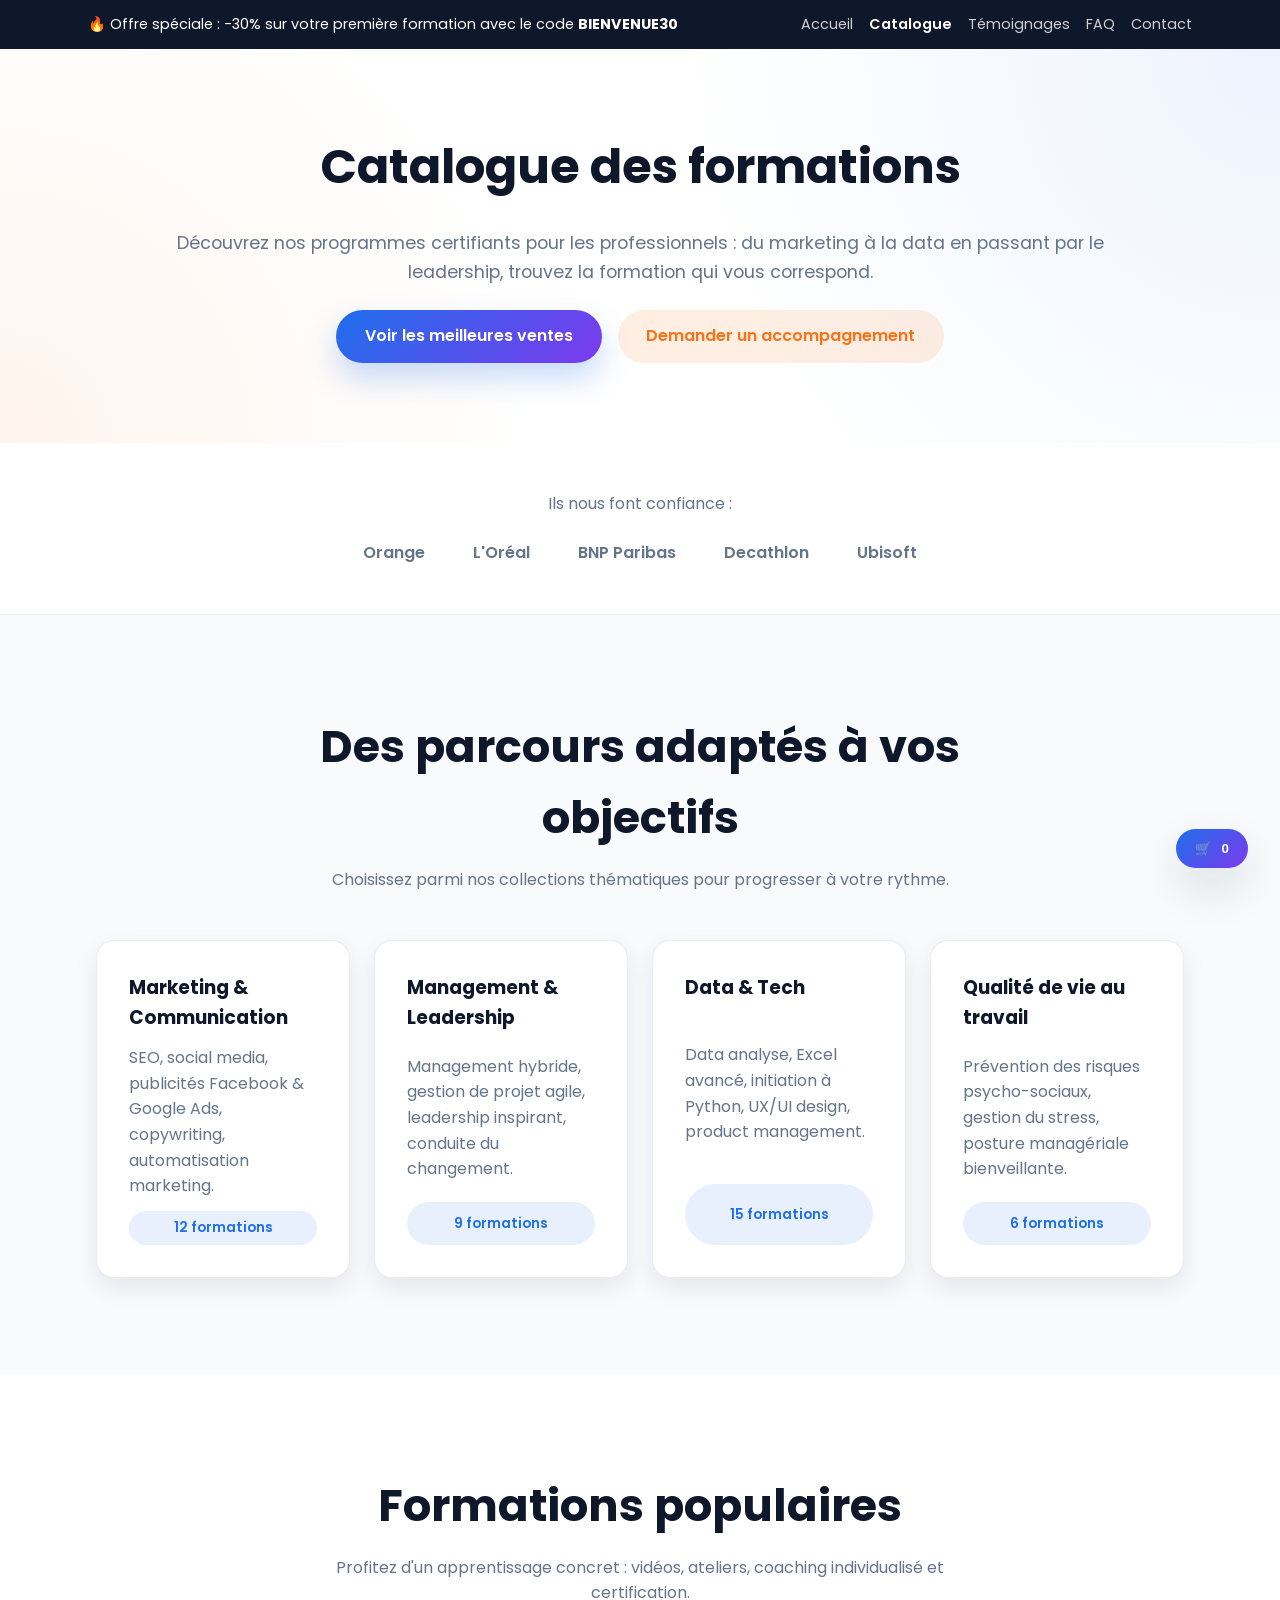
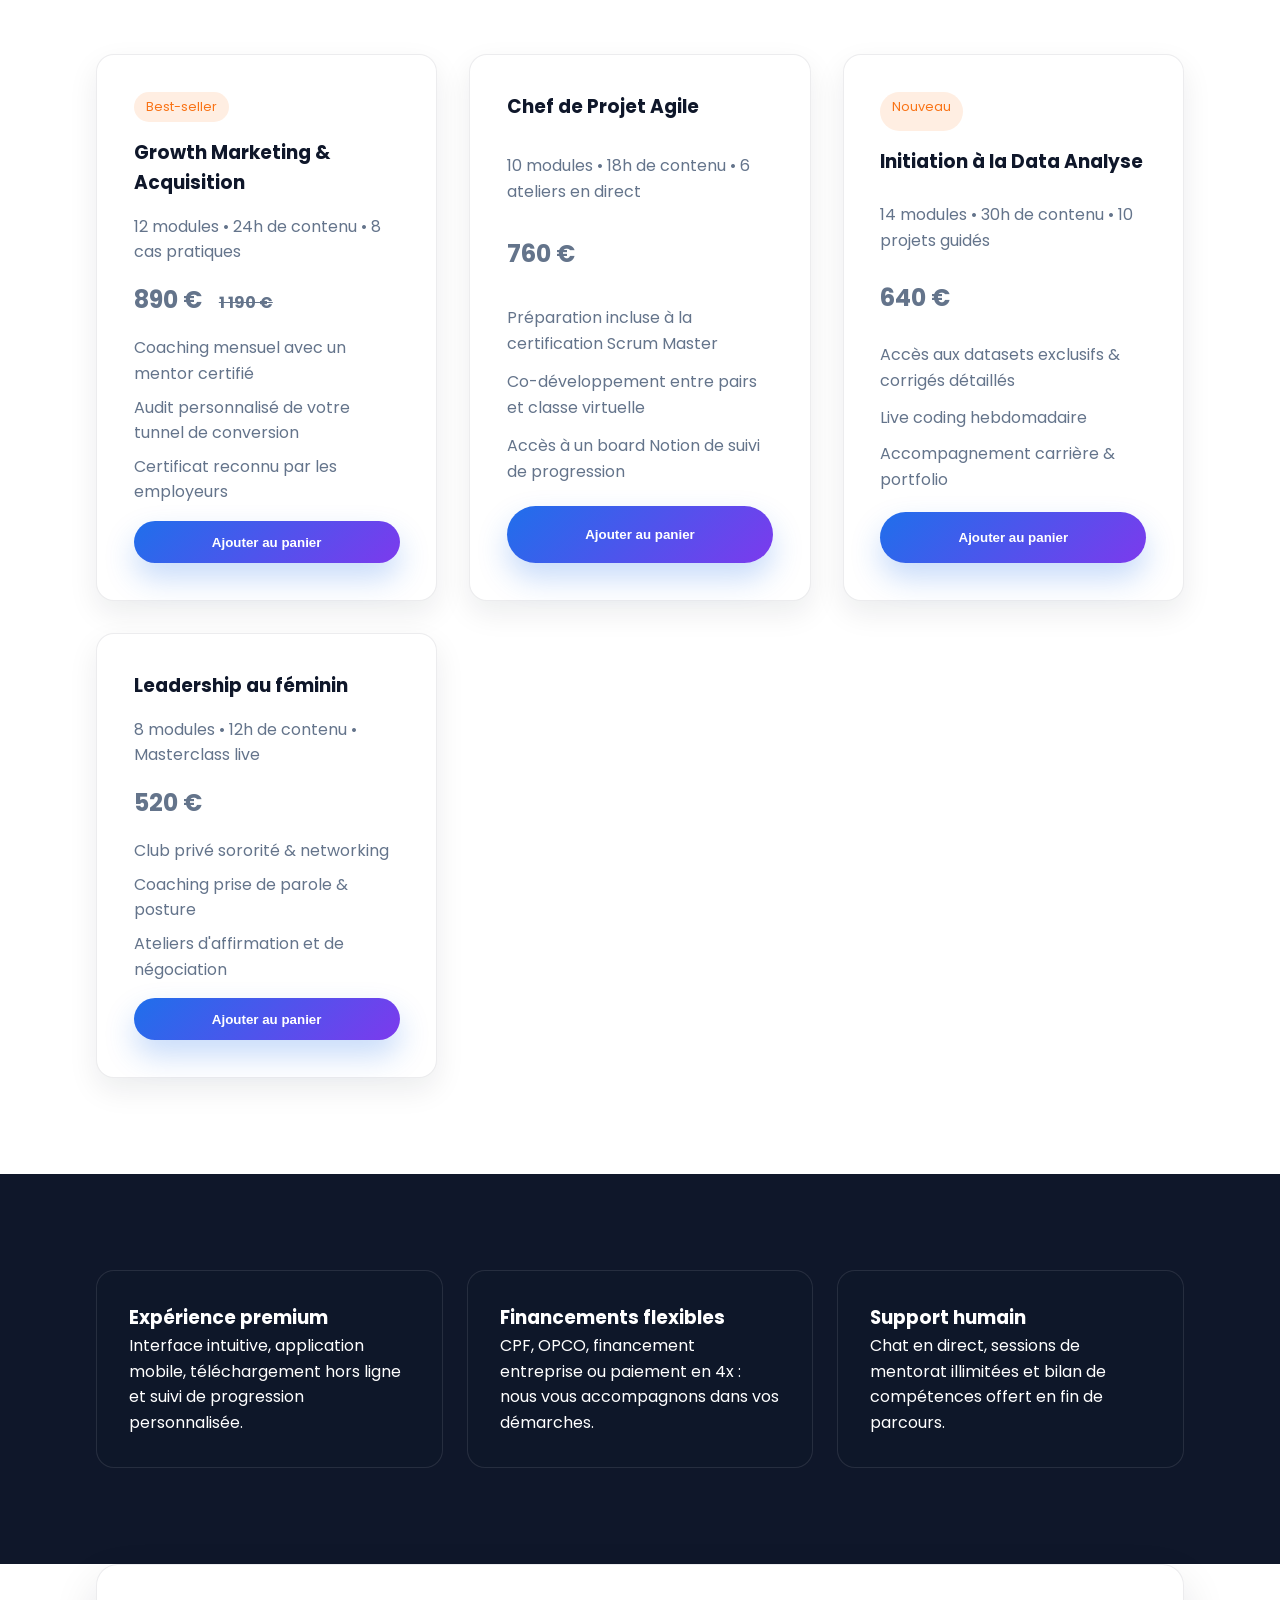
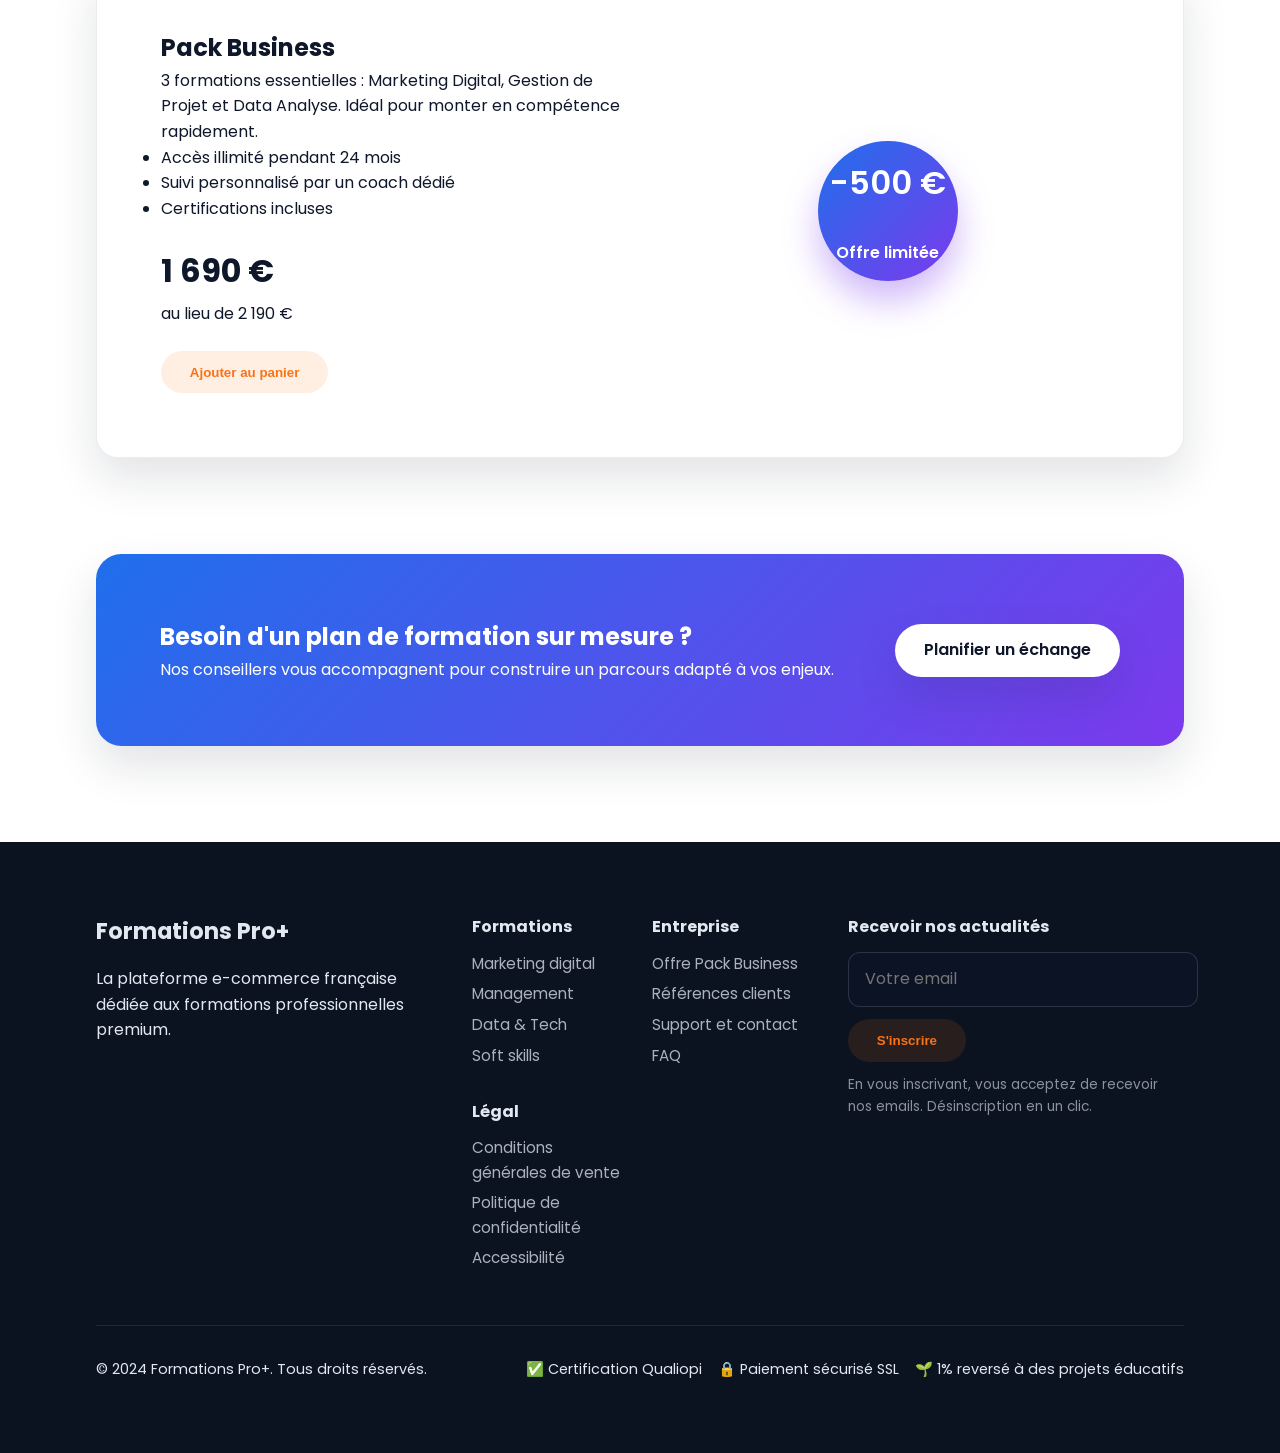
==== catalogue.html @ 52dc563b "feat: split storefront into multi page experience" ====
<!DOCTYPE html>
<html lang="fr">
<head>
    <meta charset="UTF-8">
    <meta name="viewport" content="width=device-width, initial-scale=1.0">
    <title>Catalogue des formations - Formations Pro+</title>
    <link rel="preconnect" href="https://fonts.googleapis.com">
    <link rel="preconnect" href="https://fonts.gstatic.com" crossorigin>
    <link href="https://fonts.googleapis.com/css2?family=Poppins:wght@300;400;500;600;700&display=swap" rel="stylesheet">
    <link rel="stylesheet" href="assets/css/styles.css">
</head>
<body>
    <header class="topbar">
        <div class="topbar__wrapper">
            <span>🔥 Offre spéciale : -30% sur votre première formation avec le code <strong>BIENVENUE30</strong></span>
            <nav class="topbar__links" aria-label="Navigation principale">
                <a href="index.html">Accueil</a>
                <a href="catalogue.html" aria-current="page">Catalogue</a>
                <a href="temoignages.html">Témoignages</a>
                <a href="faq.html">FAQ</a>
                <a href="contact.html">Contact</a>
            </nav>
        </div>
    </header>

    <section class="page-hero">
        <div class="page-hero__content">
            <h1 class="page-hero__title">Catalogue des formations</h1>
            <p class="page-hero__lead">Découvrez nos programmes certifiants pour les professionnels : du marketing à la data en passant par le leadership, trouvez la formation qui vous correspond.</p>
            <div class="page-hero__actions">
                <a class="btn btn--primary" href="#catalogue">Voir les meilleures ventes</a>
                <a class="btn btn--secondary" href="contact.html">Demander un accompagnement</a>
            </div>
        </div>
    </section>

    <main>
        <section class="trusted">
            <p>Ils nous font confiance :</p>
            <div class="trusted__logos">
                <span>Orange</span>
                <span>L'Oréal</span>
                <span>BNP Paribas</span>
                <span>Decathlon</span>
                <span>Ubisoft</span>
            </div>
        </section>

        <section class="highlights">
            <div class="section-title">
                <h2>Des parcours adaptés à vos objectifs</h2>
                <p>Choisissez parmi nos collections thématiques pour progresser à votre rythme.</p>
            </div>
            <div class="highlight-grid">
                <article class="highlight-card">
                    <h3>Marketing &amp; Communication</h3>
                    <p>SEO, social media, publicités Facebook &amp; Google Ads, copywriting, automatisation marketing.</p>
                    <span class="badge">12 formations</span>
                </article>
                <article class="highlight-card">
                    <h3>Management &amp; Leadership</h3>
                    <p>Management hybride, gestion de projet agile, leadership inspirant, conduite du changement.</p>
                    <span class="badge">9 formations</span>
                </article>
                <article class="highlight-card">
                    <h3>Data &amp; Tech</h3>
                    <p>Data analyse, Excel avancé, initiation à Python, UX/UI design, product management.</p>
                    <span class="badge">15 formations</span>
                </article>
                <article class="highlight-card">
                    <h3>Qualité de vie au travail</h3>
                    <p>Prévention des risques psycho-sociaux, gestion du stress, posture managériale bienveillante.</p>
                    <span class="badge">6 formations</span>
                </article>
            </div>
        </section>

        <section class="catalogue" id="catalogue" aria-label="Catalogue des formations">
            <div class="section-title">
                <h2>Formations populaires</h2>
                <p>Profitez d'un apprentissage concret : vidéos, ateliers, coaching individualisé et certification.</p>
            </div>
            <div class="catalogue__grid">
                <article class="product-card">
                    <span class="product-card__tag">Best-seller</span>
                    <h3>Growth Marketing &amp; Acquisition</h3>
                    <p>12 modules • 24h de contenu • 8 cas pratiques</p>
                    <p class="product-card__price">890 € <span>1 190 €</span></p>
                    <ul>
                        <li>Coaching mensuel avec un mentor certifié</li>
                        <li>Audit personnalisé de votre tunnel de conversion</li>
                        <li>Certificat reconnu par les employeurs</li>
                    </ul>
                    <button class="btn btn--primary" data-product="Growth Marketing &amp; Acquisition" data-price="890">Ajouter au panier</button>
                </article>
                <article class="product-card">
                    <h3>Chef de Projet Agile</h3>
                    <p>10 modules • 18h de contenu • 6 ateliers en direct</p>
                    <p class="product-card__price">760 €</p>
                    <ul>
                        <li>Préparation incluse à la certification Scrum Master</li>
                        <li>Co-développement entre pairs et classe virtuelle</li>
                        <li>Accès à un board Notion de suivi de progression</li>
                    </ul>
                    <button class="btn btn--primary" data-product="Chef de Projet Agile" data-price="760">Ajouter au panier</button>
                </article>
                <article class="product-card">
                    <span class="product-card__tag">Nouveau</span>
                    <h3>Initiation à la Data Analyse</h3>
                    <p>14 modules • 30h de contenu • 10 projets guidés</p>
                    <p class="product-card__price">640 €</p>
                    <ul>
                        <li>Accès aux datasets exclusifs &amp; corrigés détaillés</li>
                        <li>Live coding hebdomadaire</li>
                        <li>Accompagnement carrière &amp; portfolio</li>
                    </ul>
                    <button class="btn btn--primary" data-product="Initiation à la Data Analyse" data-price="640">Ajouter au panier</button>
                </article>
                <article class="product-card">
                    <h3>Leadership au féminin</h3>
                    <p>8 modules • 12h de contenu • Masterclass live</p>
                    <p class="product-card__price">520 €</p>
                    <ul>
                        <li>Club privé sororité &amp; networking</li>
                        <li>Coaching prise de parole &amp; posture</li>
                        <li>Ateliers d'affirmation et de négociation</li>
                    </ul>
                    <button class="btn btn--primary" data-product="Leadership au féminin" data-price="520">Ajouter au panier</button>
                </article>
            </div>
        </section>

        <section class="features">
            <div class="feature">
                <h3>Expérience premium</h3>
                <p>Interface intuitive, application mobile, téléchargement hors ligne et suivi de progression personnalisée.</p>
            </div>
            <div class="feature">
                <h3>Financements flexibles</h3>
                <p>CPF, OPCO, financement entreprise ou paiement en 4x : nous vous accompagnons dans vos démarches.</p>
            </div>
            <div class="feature">
                <h3>Support humain</h3>
                <p>Chat en direct, sessions de mentorat illimitées et bilan de compétences offert en fin de parcours.</p>
            </div>
        </section>

        <section class="bundle" id="offre">
            <div class="bundle__content">
                <h2>Pack Business</h2>
                <p>3 formations essentielles : Marketing Digital, Gestion de Projet et Data Analyse. Idéal pour monter en compétence rapidement.</p>
                <ul>
                    <li>Accès illimité pendant 24 mois</li>
                    <li>Suivi personnalisé par un coach dédié</li>
                    <li>Certifications incluses</li>
                </ul>
                <div class="bundle__price">
                    <strong>1 690 €</strong>
                    <span>au lieu de 2 190 €</span>
                </div>
                <button class="btn btn--secondary" data-product="Pack Business" data-price="1690">Ajouter au panier</button>
            </div>
            <div class="bundle__badge">
                <span>-500 €</span>
                <p>Offre limitée</p>
            </div>
        </section>

        <section class="cta">
            <div class="cta__text">
                <h2>Besoin d'un plan de formation sur mesure ?</h2>
                <p>Nos conseillers vous accompagnent pour construire un parcours adapté à vos enjeux.</p>
            </div>
            <a class="btn btn--light" href="contact.html">Planifier un échange</a>
        </section>
    </main>

    <footer class="footer">
        <div class="footer__top">
            <div>
                <h3>Formations Pro+</h3>
                <p>La plateforme e-commerce française dédiée aux formations professionnelles premium.</p>
            </div>
            <nav class="footer__nav">
                <div>
                    <h4>Formations</h4>
                    <a href="catalogue.html#catalogue">Marketing digital</a>
                    <a href="catalogue.html#catalogue">Management</a>
                    <a href="catalogue.html#catalogue">Data &amp; Tech</a>
                    <a href="catalogue.html#catalogue">Soft skills</a>
                </div>
                <div>
                    <h4>Entreprise</h4>
                    <a href="catalogue.html#offre">Offre Pack Business</a>
                    <a href="temoignages.html#temoignages">Références clients</a>
                    <a href="contact.html#contact">Support et contact</a>
                    <a href="faq.html#faq">FAQ</a>
                </div>
                <div>
                    <h4>Légal</h4>
                    <a href="#">Conditions générales de vente</a>
                    <a href="#">Politique de confidentialité</a>
                    <a href="#">Accessibilité</a>
                </div>
            </nav>
            <div class="footer__newsletter">
                <h4>Recevoir nos actualités</h4>
                <form class="newsletter__form">
                    <input type="email" placeholder="Votre email" aria-label="Email newsletter" required>
                    <button type="submit" class="btn btn--secondary">S'inscrire</button>
                </form>
                <p class="newsletter__note">En vous inscrivant, vous acceptez de recevoir nos emails. Désinscription en un clic.</p>
            </div>
        </div>
        <div class="footer__bottom">
            <p>© 2024 Formations Pro+. Tous droits réservés.</p>
            <div class="footer__badges">
                <span>✅ Certification Qualiopi</span>
                <span>🔒 Paiement sécurisé SSL</span>
                <span>🌱 1% reversé à des projets éducatifs</span>
            </div>
        </div>
    </footer>

    <div class="cart" aria-live="polite">
        <button class="cart__toggle" aria-expanded="false" aria-controls="cart-panel">🛒 <span class="cart__count">0</span></button>
        <div class="cart__panel" id="cart-panel" hidden>
            <h2>Votre panier</h2>
            <ul class="cart__items"></ul>
            <div class="cart__total">
                <span>Total</span>
                <strong class="cart__total-value">0 €</strong>
            </div>
            <button class="btn btn--primary cart__checkout">Procéder au paiement</button>
            <p class="cart__note">Paiement sécurisé. Accès immédiat après validation.</p>
        </div>
    </div>

    <script src="assets/js/main.js"></script>
</body>
</html>
---- assets/css/styles.css ----
:root {
    --primary: #1f6feb;
    --secondary: #f97316;
    --dark: #0f172a;
    --light: #f8fafc;
    --muted: #64748b;
    --border: rgba(15, 23, 42, 0.08);
    --radius: 18px;
    --shadow: 0 20px 45px rgba(15, 23, 42, 0.12);
    --gradient: linear-gradient(135deg, #1f6feb, #7c3aed);
    font-size: 16px;
}

* {
    margin: 0;
    padding: 0;
    box-sizing: border-box;
}

body {
    font-family: 'Poppins', sans-serif;
    color: var(--dark);
    background: #fff;
    line-height: 1.6;
    min-height: 100vh;
}

a {
    color: inherit;
    text-decoration: none;
}

img {
    max-width: 100%;
    display: block;
}

section {
    padding: clamp(4rem, 8vw, 6rem) clamp(1.5rem, 8vw, 6rem);
}

.topbar {
    background: var(--dark);
    color: #fff;
    font-size: 0.9rem;
}

.topbar__wrapper {
    max-width: 1200px;
    margin: 0 auto;
    padding: 0.8rem clamp(1.5rem, 5vw, 3rem);
    display: flex;
    gap: 1.5rem;
    justify-content: space-between;
    align-items: center;
}

.topbar__links {
    display: flex;
    gap: 1rem;
}

.topbar__links a {
    opacity: 0.8;
    transition: opacity 0.2s ease;
}

.topbar__links a[aria-current="page"] {
    opacity: 1;
    font-weight: 600;
}

.topbar__links a:hover,
.topbar__links a:focus {
    opacity: 1;
}

.page-hero {
    background: radial-gradient(circle at top right, rgba(31, 111, 235, 0.08), transparent 45%),
                radial-gradient(circle at bottom left, rgba(249, 115, 22, 0.08), transparent 40%);
    padding: clamp(3.5rem, 8vw, 5rem) clamp(1.5rem, 8vw, 6rem);
}

.page-hero__content {
    max-width: 960px;
    margin: 0 auto;
    text-align: center;
    display: grid;
    gap: 1.5rem;
}

.page-hero__title {
    font-size: clamp(2.2rem, 5vw, 3rem);
}

.page-hero__lead {
    font-size: 1.1rem;
    color: var(--muted);
}

.page-hero__actions {
    display: flex;
    gap: 1rem;
    justify-content: center;
    flex-wrap: wrap;
}

.hero {
    background: radial-gradient(circle at top left, rgba(31, 111, 235, 0.12), transparent 40%),
                radial-gradient(circle at bottom right, rgba(124, 58, 237, 0.12), transparent 45%);
    padding: clamp(4rem, 9vw, 7rem) clamp(1.5rem, 8vw, 6rem);
}

.hero__content {
    max-width: 1200px;
    margin: 0 auto;
    display: grid;
    grid-template-columns: repeat(auto-fit, minmax(280px, 1fr));
    gap: 3rem;
    align-items: center;
}

.hero h1 {
    font-size: clamp(2.5rem, 6vw, 3.8rem);
    line-height: 1.1;
    margin-bottom: 1.5rem;
}

.hero h1 span {
    color: var(--primary);
}

.hero p {
    font-size: 1.1rem;
    color: var(--muted);
    margin-bottom: 1.5rem;
}

.hero__cta {
    display: flex;
    gap: 1rem;
    flex-wrap: wrap;
    margin-bottom: 2rem;
}

.btn {
    display: inline-flex;
    align-items: center;
    justify-content: center;
    font-weight: 600;
    border-radius: 999px;
    padding: 0.85rem 1.8rem;
    border: none;
    cursor: pointer;
    transition: transform 0.2s ease, box-shadow 0.2s ease;
}

.btn:focus-visible {
    outline: 2px solid var(--dark);
    outline-offset: 2px;
}

.btn--primary {
    background: var(--gradient);
    color: #fff;
    box-shadow: 0 15px 30px rgba(31, 111, 235, 0.25);
}

.btn--primary:hover {
    transform: translateY(-2px);
}

.btn--secondary {
    background: rgba(249, 115, 22, 0.12);
    color: var(--secondary);
}

.btn--secondary:hover {
    transform: translateY(-2px);
}

.btn--light {
    background: #fff;
    color: var(--dark);
    box-shadow: var(--shadow);
}

.hero__stats {
    display: flex;
    gap: 2rem;
    flex-wrap: wrap;
    color: var(--muted);
    font-size: 0.9rem;
}

.hero__stats strong {
    font-size: 1.5rem;
    color: var(--dark);
}

.hero__card {
    background: #fff;
    border-radius: var(--radius);
    padding: 2.5rem;
    box-shadow: var(--shadow);
    border: 1px solid var(--border);
}

.hero__card ul {
    list-style: none;
    display: grid;
    gap: 0.75rem;
    color: var(--muted);
}

.hero__card li span {
    color: var(--secondary);
    margin-right: 0.75rem;
    font-size: 1.1rem;
}

.hero__rating {
    margin-top: 2rem;
    text-align: center;
}

.hero__rating .stars {
    letter-spacing: 0.4rem;
    font-size: 1.1rem;
    color: #f59e0b;
}

.hero__rating p {
    color: var(--muted);
    margin-top: 0.5rem;
}

.trusted {
    text-align: center;
    background: #fff;
    padding: 3rem clamp(2rem, 8vw, 6rem);
    border-bottom: 1px solid var(--border);
    color: var(--muted);
}

.trusted__logos {
    display: flex;
    gap: clamp(1rem, 4vw, 3rem);
    justify-content: center;
    flex-wrap: wrap;
    margin-top: 1.5rem;
    font-weight: 600;
}

.section-title {
    text-align: center;
    max-width: 700px;
    margin: 0 auto 3rem;
}

.section-title h2 {
    font-size: clamp(2rem, 5vw, 2.8rem);
    margin-bottom: 0.8rem;
}

.section-title p {
    color: var(--muted);
}

.highlights {
    background: var(--light);
}

.highlight-grid {
    display: grid;
    gap: 1.5rem;
    grid-template-columns: repeat(auto-fit, minmax(220px, 1fr));
}

.highlight-card {
    background: #fff;
    border-radius: var(--radius);
    padding: 2rem;
    border: 1px solid var(--border);
    box-shadow: 0 10px 25px rgba(15, 23, 42, 0.08);
    display: grid;
    gap: 0.75rem;
}

.highlight-card p {
    color: var(--muted);
}

.badge {
    display: inline-flex;
    align-items: center;
    justify-content: center;
    background: rgba(31, 111, 235, 0.1);
    color: var(--primary);
    border-radius: 999px;
    font-weight: 600;
    font-size: 0.85rem;
    padding: 0.4rem 0.9rem;
}

.catalogue__grid {
    display: grid;
    gap: 2rem;
    grid-template-columns: repeat(auto-fit, minmax(250px, 1fr));
}

.product-card {
    background: #fff;
    border-radius: var(--radius);
    padding: 2.3rem;
    border: 1px solid var(--border);
    box-shadow: 0 12px 30px rgba(15, 23, 42, 0.08);
    display: grid;
    gap: 1rem;
}

.product-card__tag {
    background: rgba(249, 115, 22, 0.12);
    color: var(--secondary);
    padding: 0.3rem 0.75rem;
    border-radius: 999px;
    font-size: 0.8rem;
    justify-self: flex-start;
}

.product-card p {
    color: var(--muted);
}

.product-card__price {
    font-size: 1.5rem;
    font-weight: 700;
    color: var(--dark);
}

.product-card__price span {
    font-size: 1rem;
    color: var(--muted);
    text-decoration: line-through;
    margin-left: 0.75rem;
}

.product-card ul {
    list-style: none;
    display: grid;
    gap: 0.5rem;
    color: var(--muted);
}

.features {
    display: grid;
    grid-template-columns: repeat(auto-fit, minmax(220px, 1fr));
    gap: 1.5rem;
    background: var(--dark);
    color: #fff;
}

.feature {
    padding: 2rem;
    border-radius: var(--radius);
    background: rgba(15, 23, 42, 0.35);
    border: 1px solid rgba(255, 255, 255, 0.1);
}

.bundle {
    background: #fff;
    margin: 0 clamp(1.5rem, 8vw, 6rem);
    border-radius: calc(var(--radius) * 1.2);
    padding: clamp(2rem, 5vw, 4rem);
    box-shadow: var(--shadow);
    border: 1px solid var(--border);
    position: relative;
    display: grid;
    grid-template-columns: repeat(auto-fit, minmax(240px, 1fr));
    gap: 2rem;
    align-items: center;
}

.bundle__badge {
    justify-self: center;
    background: var(--gradient);
    color: #fff;
    border-radius: 50%;
    width: 140px;
    height: 140px;
    display: grid;
    place-items: center;
    text-align: center;
    font-weight: 600;
    box-shadow: 0 20px 35px rgba(124, 58, 237, 0.35);
}

.bundle__badge span {
    font-size: 2rem;
}

.bundle__price {
    display: flex;
    flex-direction: column;
    gap: 0.3rem;
    margin: 1.5rem 0;
}

.bundle__price strong {
    font-size: 2rem;
}

.testimonials {
    background: var(--light);
}

.testimonials__grid {
    display: grid;
    gap: 1.5rem;
    grid-template-columns: repeat(auto-fit, minmax(260px, 1fr));
}

.testimonial {
    background: #fff;
    border-radius: var(--radius);
    padding: 2rem;
    border: 1px solid var(--border);
    box-shadow: 0 10px 30px rgba(15, 23, 42, 0.08);
    display: grid;
    gap: 1.2rem;
}

.testimonial blockquote {
    font-style: italic;
    color: var(--dark);
}

.testimonial span {
    color: var(--muted);
    font-size: 0.95rem;
}

.cta {
    background: var(--gradient);
    color: #fff;
    margin: clamp(2rem, 8vw, 6rem);
    border-radius: calc(var(--radius) * 1.4);
    padding: clamp(2rem, 5vw, 4rem);
    display: flex;
    flex-wrap: wrap;
    gap: 2rem;
    align-items: center;
    justify-content: space-between;
    box-shadow: var(--shadow);
}

.faq {
    background: #fff;
}

.faq__list {
    max-width: 820px;
    margin: 0 auto;
    display: grid;
    gap: 1rem;
}

.faq__item {
    border: 1px solid var(--border);
    border-radius: var(--radius);
    overflow: hidden;
    background: var(--light);
}

.faq__question {
    width: 100%;
    text-align: left;
    padding: 1.2rem 1.5rem;
    font-size: 1rem;
    font-weight: 600;
    background: #fff;
    border: none;
    cursor: pointer;
    display: flex;
    justify-content: space-between;
    align-items: center;
}

.faq__question::after {
    content: '+';
    font-size: 1.4rem;
    transition: transform 0.2s ease;
}

.faq__question[aria-expanded="true"]::after {
    transform: rotate(45deg);
}

.faq__answer {
    padding: 0 1.5rem 1.5rem;
    color: var(--muted);
}

.contact {
    background: var(--light);
}

.contact__content {
    max-width: 1100px;
    margin: 0 auto;
    display: grid;
    gap: 2.5rem;
    grid-template-columns: repeat(auto-fit, minmax(280px, 1fr));
    align-items: start;
}

.contact__infos {
    list-style: none;
    display: grid;
    gap: 0.75rem;
    color: var(--muted);
    margin-top: 1.2rem;
}

.contact__form {
    background: #fff;
    border-radius: var(--radius);
    padding: 2rem;
    border: 1px solid var(--border);
    box-shadow: 0 15px 30px rgba(15, 23, 42, 0.08);
    display: grid;
    gap: 1rem;
}

.form__group {
    display: grid;
    gap: 0.4rem;
}

input,
textarea {
    border: 1px solid rgba(15, 23, 42, 0.12);
    border-radius: 12px;
    padding: 0.85rem 1rem;
    font: inherit;
    transition: border-color 0.2s ease, box-shadow 0.2s ease;
}

input:focus,
textarea:focus {
    outline: none;
    border-color: var(--primary);
    box-shadow: 0 0 0 4px rgba(31, 111, 235, 0.15);
}

.footer {
    background: #0b1220;
    color: #e2e8f0;
    padding: clamp(3rem, 7vw, 4.5rem) clamp(1.5rem, 8vw, 6rem);
}

.footer__top {
    display: grid;
    grid-template-columns: repeat(auto-fit, minmax(220px, 1fr));
    gap: 2.5rem;
    margin-bottom: 3rem;
}

.footer h3 {
    font-size: 1.4rem;
    margin-bottom: 1rem;
}

.footer__nav {
    display: grid;
    grid-template-columns: repeat(auto-fit, minmax(140px, 1fr));
    gap: 1.5rem;
}

.footer__nav h4,
.footer__newsletter h4 {
    font-size: 1rem;
    margin-bottom: 0.75rem;
}

.footer__nav a {
    display: block;
    color: rgba(226, 232, 240, 0.75);
    margin-bottom: 0.4rem;
    font-size: 0.95rem;
}

.footer__nav a:hover {
    color: #fff;
}

.newsletter__form {
    display: flex;
    gap: 0.8rem;
    flex-wrap: wrap;
}

.newsletter__form input {
    flex: 1 1 220px;
    background: rgba(15, 23, 42, 0.45);
    color: #fff;
    border: 1px solid rgba(226, 232, 240, 0.15);
}

.newsletter__note {
    color: rgba(226, 232, 240, 0.6);
    font-size: 0.85rem;
    margin-top: 0.8rem;
}

.footer__bottom {
    border-top: 1px solid rgba(226, 232, 240, 0.1);
    padding-top: 2rem;
    display: flex;
    flex-wrap: wrap;
    gap: 1rem;
    justify-content: space-between;
    align-items: center;
    font-size: 0.9rem;
}

.footer__badges {
    display: flex;
    gap: 1rem;
    flex-wrap: wrap;
}

.cart {
    position: fixed;
    bottom: 2rem;
    right: 2rem;
    display: flex;
    flex-direction: column;
    align-items: flex-end;
    gap: 1rem;
    z-index: 999;
}

.cart__toggle {
    background: var(--gradient);
    color: #fff;
    border: none;
    border-radius: 999px;
    padding: 0.75rem 1.2rem;
    display: inline-flex;
    align-items: center;
    gap: 0.6rem;
    cursor: pointer;
    box-shadow: var(--shadow);
    font-weight: 600;
}

.cart__panel {
    background: #fff;
    border-radius: calc(var(--radius) * 0.9);
    padding: 2rem;
    width: clamp(260px, 25vw, 360px);
    box-shadow: var(--shadow);
    border: 1px solid var(--border);
}

.cart__items {
    list-style: none;
    display: grid;
    gap: 0.8rem;
    margin: 1rem 0 1.5rem;
}

.cart__item {
    display: flex;
    justify-content: space-between;
    align-items: center;
    padding: 0.75rem 1rem;
    border-radius: 12px;
    background: var(--light);
}

.cart__item span:last-child {
    font-weight: 600;
}

.cart__total {
    display: flex;
    justify-content: space-between;
    align-items: center;
    font-size: 1.1rem;
    margin-bottom: 1.5rem;
}

.cart__checkout {
    width: 100%;
}

.cart__note {
    color: var(--muted);
    font-size: 0.85rem;
    margin-top: 1rem;
}

@media (max-width: 768px) {
    .hero__stats {
        gap: 1.5rem;
    }

    .bundle {
        margin: 0 1.5rem;
    }

    .cta {
        margin: 2rem 1.5rem;
    }

    .cart {
        right: 1rem;
        bottom: 1rem;
    }
}

@media (prefers-reduced-motion: reduce) {
    *,
    *::before,
    *::after {
        animation-duration: 0.01ms !important;
        animation-iteration-count: 1 !important;
        transition-duration: 0.01ms !important;
        scroll-behavior: auto !important;
    }
}

.form__confirmation {
    background: rgba(31, 111, 235, 0.08);
    color: var(--primary);
    padding: 0.75rem 1rem;
    border-radius: 12px;
    font-weight: 500;
}

.cart__remove {
    background: transparent;
    border: none;
    color: var(--muted);
    cursor: pointer;
    font-size: 1rem;
    margin-left: 0.75rem;
    transition: color 0.2s ease;
}

.cart__remove:hover {
    color: #ef4444;
}
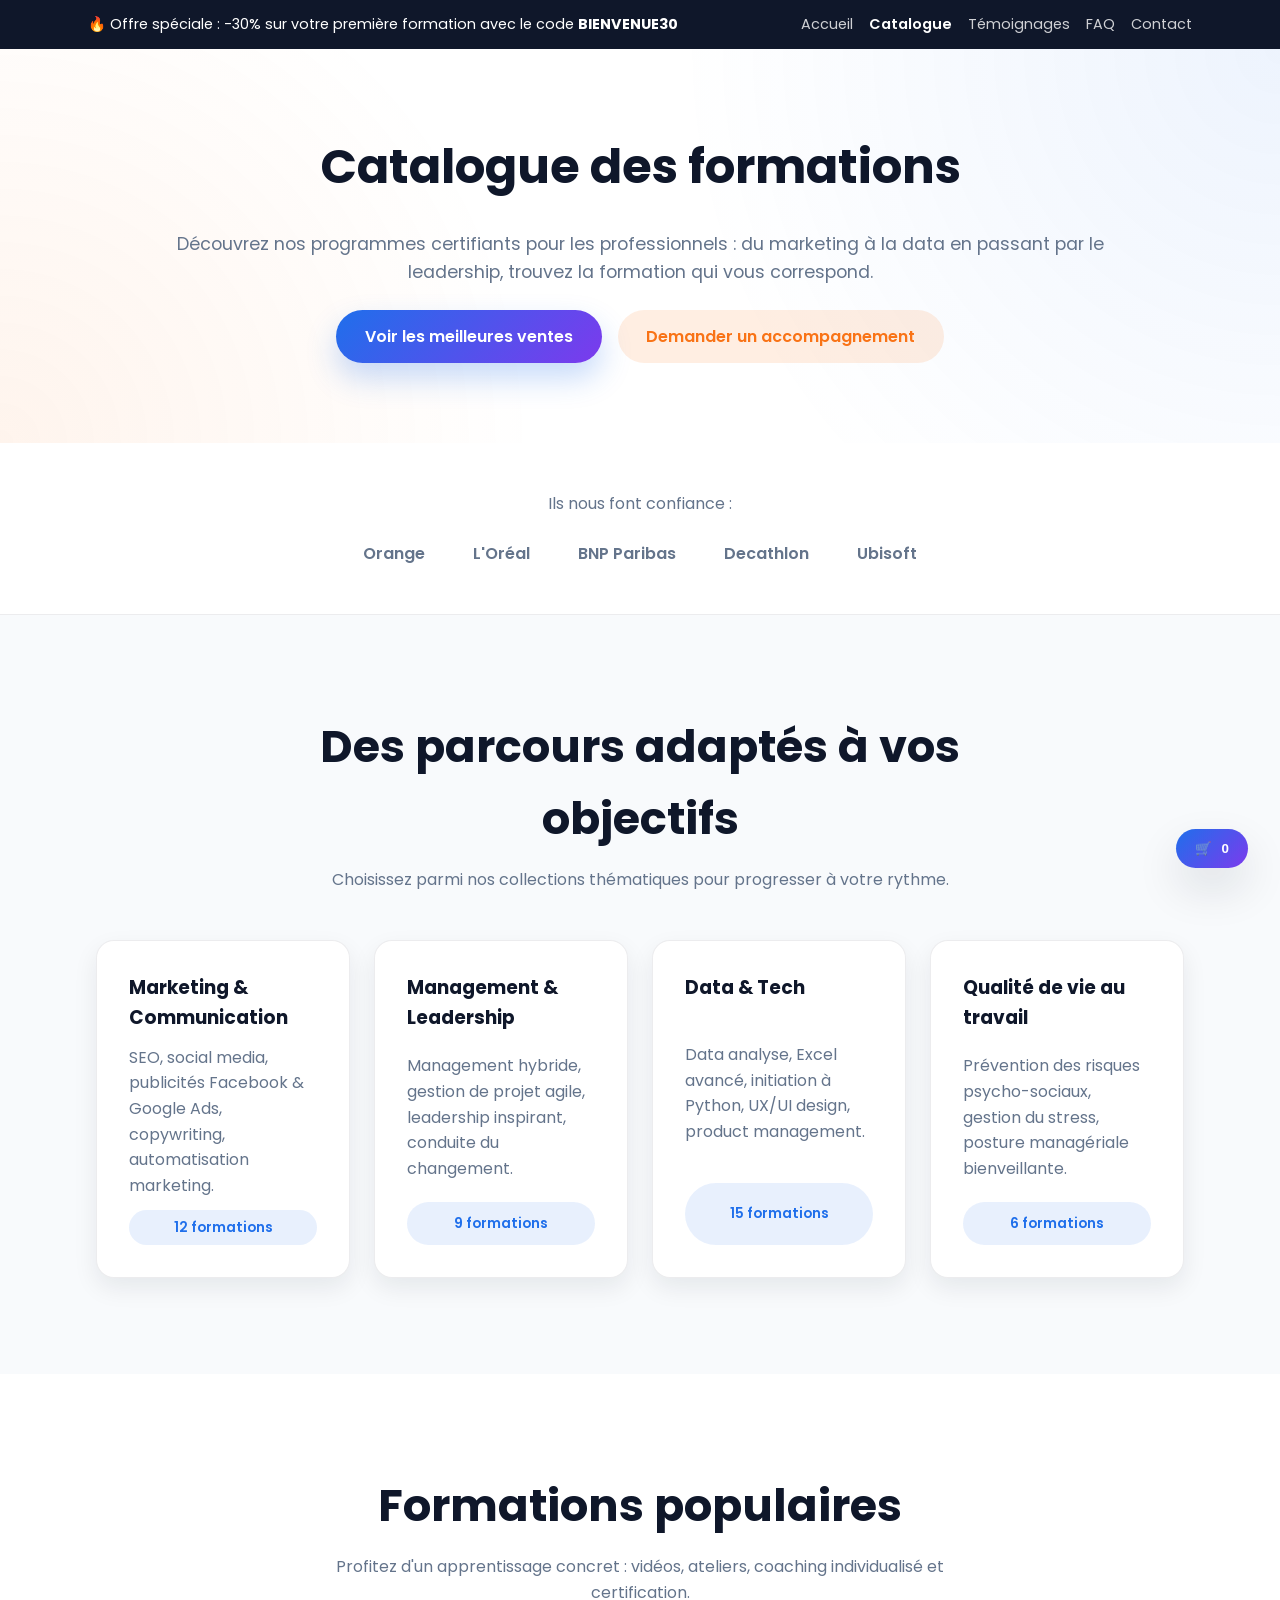
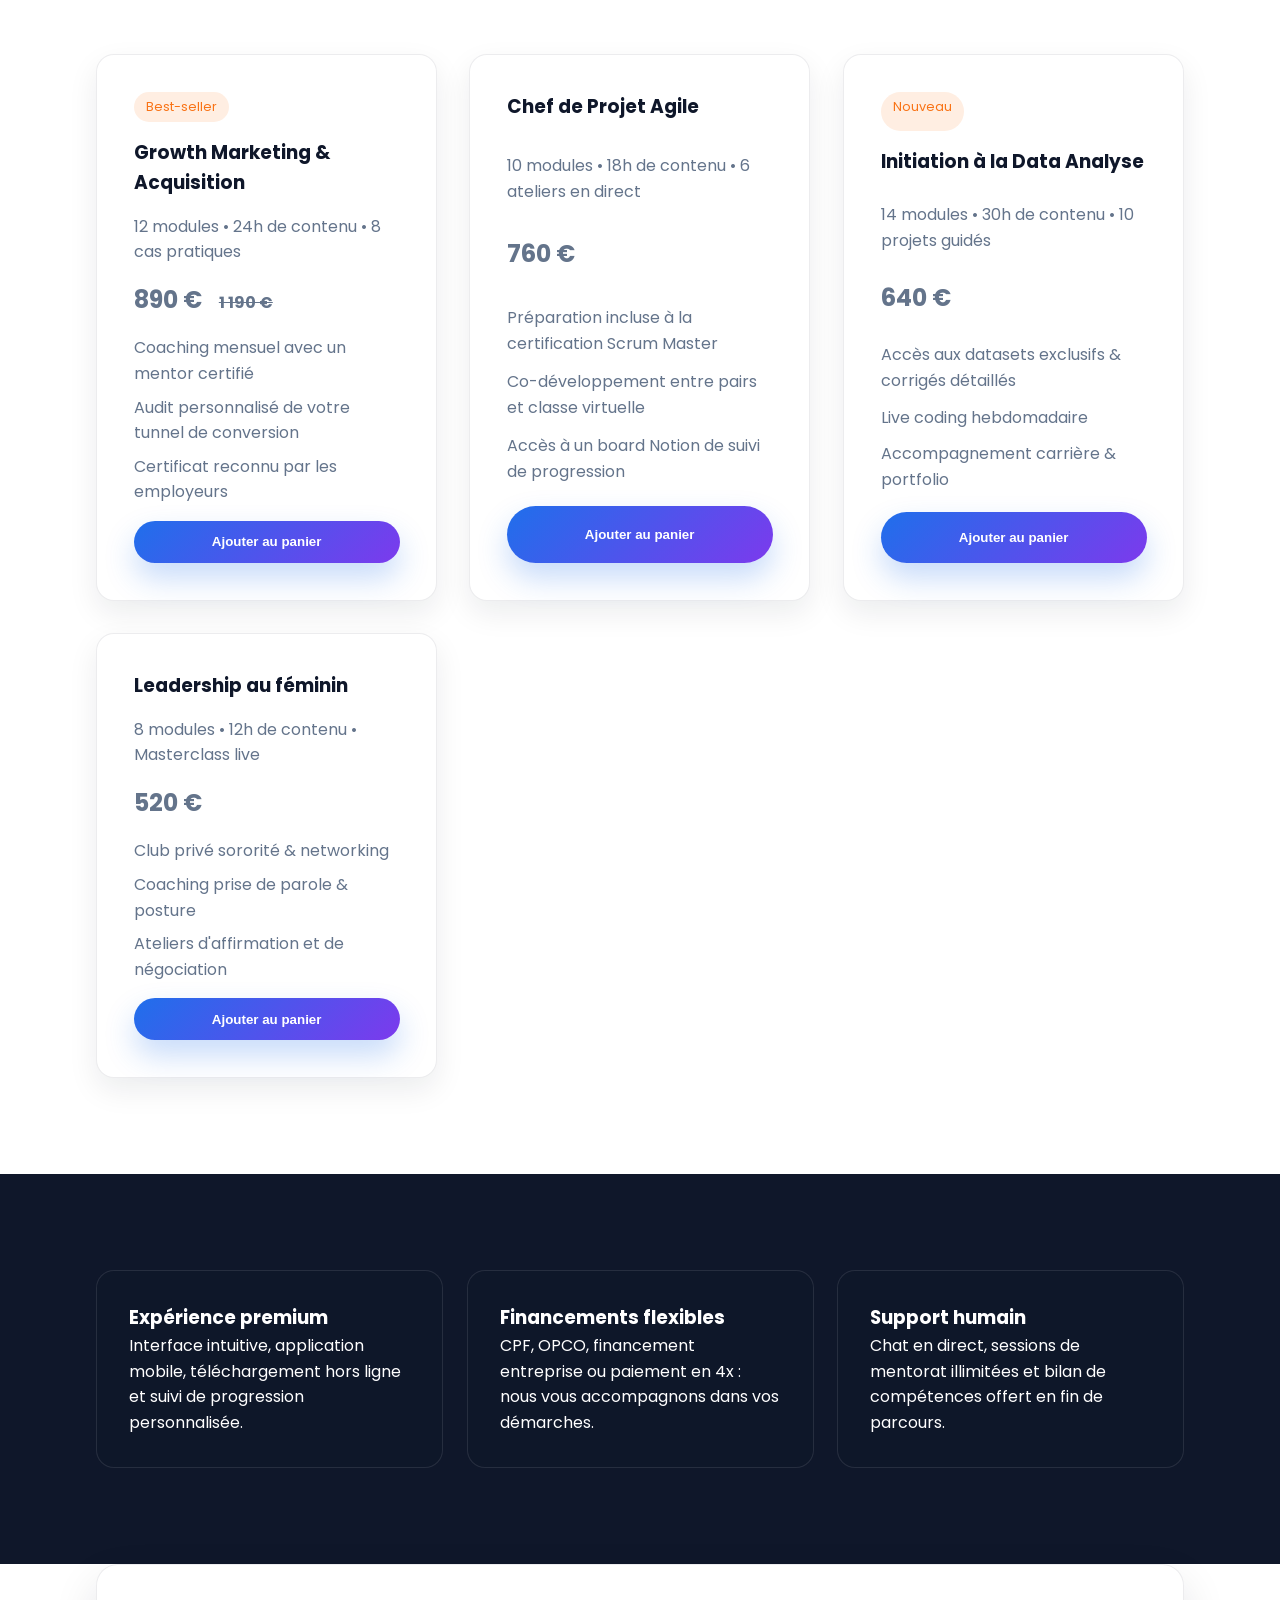
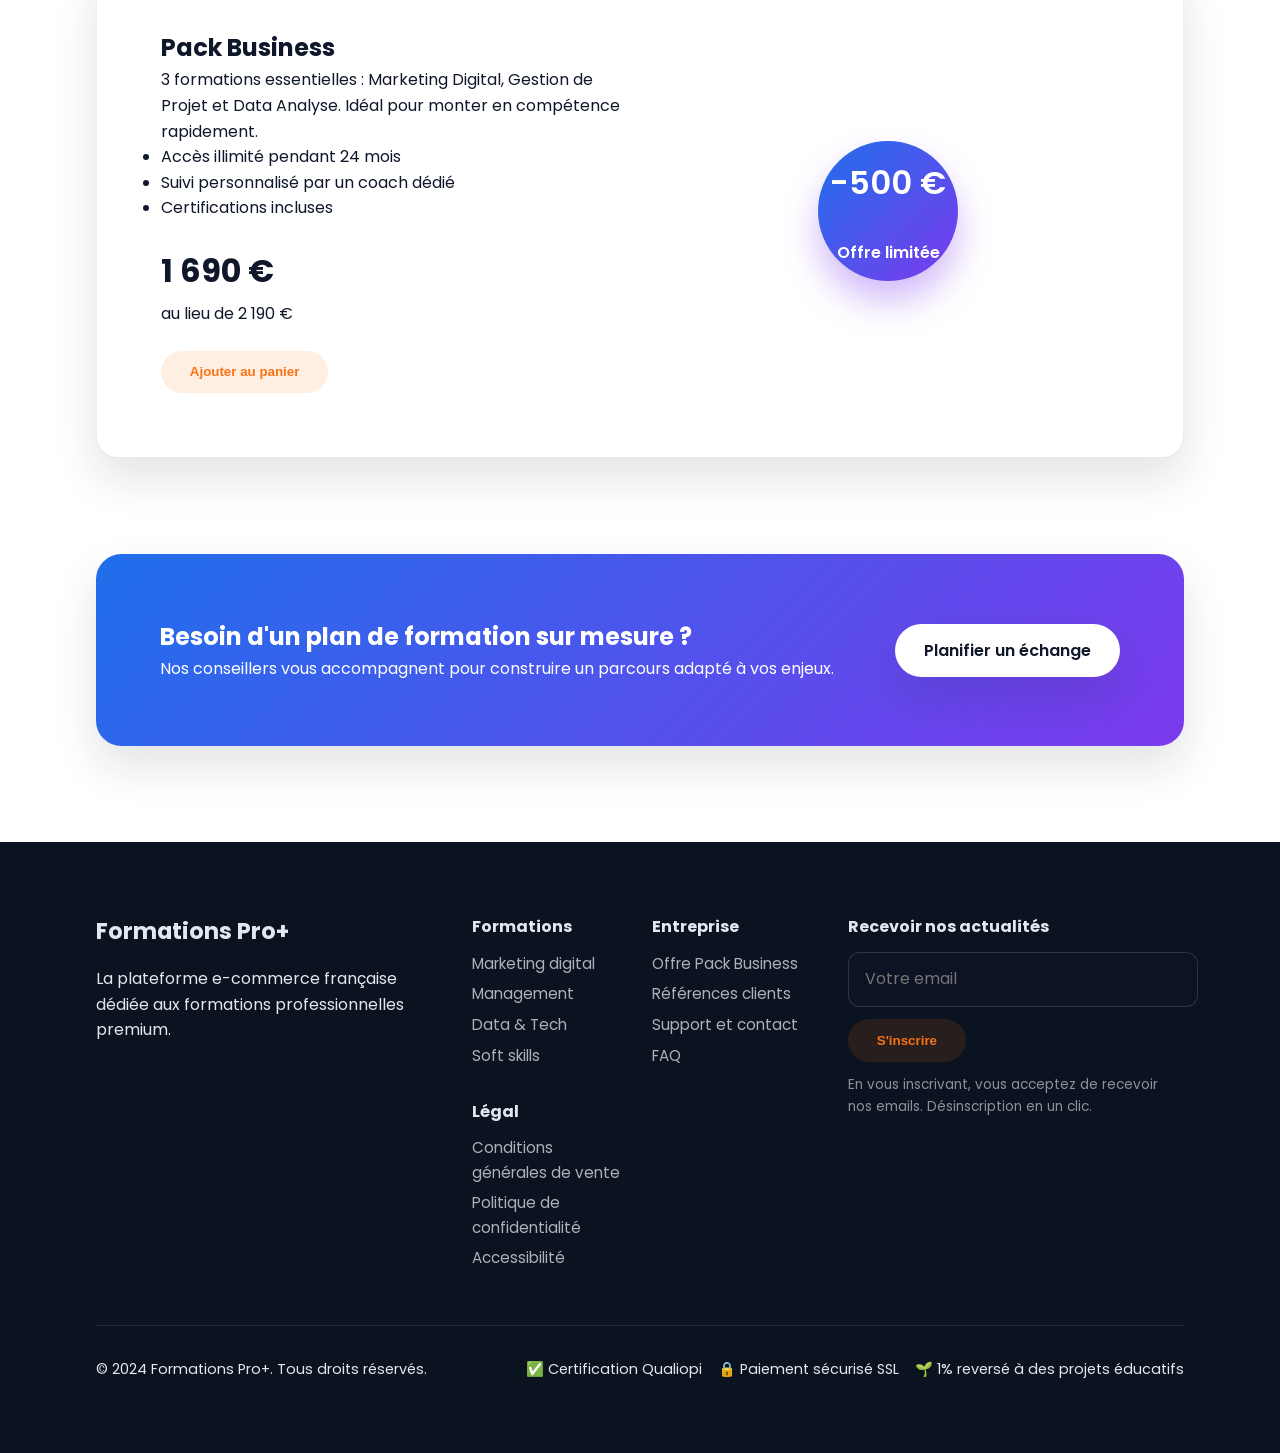
==== commit 82be0e03: "feat: add motion animations to storefront" ====
--- a/catalogue.html
+++ b/catalogue.html
@@ -23,11 +23,11 @@
         </div>
     </header>
 
-    <section class="page-hero">
-        <div class="page-hero__content">
+    <section class="page-hero" data-animate="fade">
+        <div class="page-hero__content" data-animate="slide-right">
             <h1 class="page-hero__title">Catalogue des formations</h1>
             <p class="page-hero__lead">Découvrez nos programmes certifiants pour les professionnels : du marketing à la data en passant par le leadership, trouvez la formation qui vous correspond.</p>
-            <div class="page-hero__actions">
+            <div class="page-hero__actions" data-animate="slide-right" data-animate-delay="0.12s">
                 <a class="btn btn--primary" href="#catalogue">Voir les meilleures ventes</a>
                 <a class="btn btn--secondary" href="contact.html">Demander un accompagnement</a>
             </div>
@@ -35,7 +35,7 @@
     </section>
 
     <main>
-        <section class="trusted">
+        <section class="trusted" data-animate="fade">
             <p>Ils nous font confiance :</p>
             <div class="trusted__logos">
                 <span>Orange</span>
@@ -47,27 +47,27 @@
         </section>
 
         <section class="highlights">
-            <div class="section-title">
+            <div class="section-title" data-animate="fade">
                 <h2>Des parcours adaptés à vos objectifs</h2>
                 <p>Choisissez parmi nos collections thématiques pour progresser à votre rythme.</p>
             </div>
             <div class="highlight-grid">
-                <article class="highlight-card">
+                <article class="highlight-card" data-animate="scale" data-animate-delay="0s" data-tilt>
                     <h3>Marketing &amp; Communication</h3>
                     <p>SEO, social media, publicités Facebook &amp; Google Ads, copywriting, automatisation marketing.</p>
                     <span class="badge">12 formations</span>
                 </article>
-                <article class="highlight-card">
+                <article class="highlight-card" data-animate="scale" data-animate-delay="0.08s" data-tilt>
                     <h3>Management &amp; Leadership</h3>
                     <p>Management hybride, gestion de projet agile, leadership inspirant, conduite du changement.</p>
                     <span class="badge">9 formations</span>
                 </article>
-                <article class="highlight-card">
+                <article class="highlight-card" data-animate="scale" data-animate-delay="0.16s" data-tilt>
                     <h3>Data &amp; Tech</h3>
                     <p>Data analyse, Excel avancé, initiation à Python, UX/UI design, product management.</p>
                     <span class="badge">15 formations</span>
                 </article>
-                <article class="highlight-card">
+                <article class="highlight-card" data-animate="scale" data-animate-delay="0.24s" data-tilt>
                     <h3>Qualité de vie au travail</h3>
                     <p>Prévention des risques psycho-sociaux, gestion du stress, posture managériale bienveillante.</p>
                     <span class="badge">6 formations</span>
@@ -76,12 +76,12 @@
         </section>
 
         <section class="catalogue" id="catalogue" aria-label="Catalogue des formations">
-            <div class="section-title">
+            <div class="section-title" data-animate="fade">
                 <h2>Formations populaires</h2>
                 <p>Profitez d'un apprentissage concret : vidéos, ateliers, coaching individualisé et certification.</p>
             </div>
-            <div class="catalogue__grid">
-                <article class="product-card">
+            <div class="catalogue__grid" data-animate="fade">
+                <article class="product-card" data-animate="scale" data-animate-delay="0s" data-tilt>
                     <span class="product-card__tag">Best-seller</span>
                     <h3>Growth Marketing &amp; Acquisition</h3>
                     <p>12 modules • 24h de contenu • 8 cas pratiques</p>
@@ -93,7 +93,7 @@
                     </ul>
                     <button class="btn btn--primary" data-product="Growth Marketing &amp; Acquisition" data-price="890">Ajouter au panier</button>
                 </article>
-                <article class="product-card">
+                <article class="product-card" data-animate="scale" data-animate-delay="0.08s" data-tilt>
                     <h3>Chef de Projet Agile</h3>
                     <p>10 modules • 18h de contenu • 6 ateliers en direct</p>
                     <p class="product-card__price">760 €</p>
@@ -104,7 +104,7 @@
                     </ul>
                     <button class="btn btn--primary" data-product="Chef de Projet Agile" data-price="760">Ajouter au panier</button>
                 </article>
-                <article class="product-card">
+                <article class="product-card" data-animate="scale" data-animate-delay="0.16s" data-tilt>
                     <span class="product-card__tag">Nouveau</span>
                     <h3>Initiation à la Data Analyse</h3>
                     <p>14 modules • 30h de contenu • 10 projets guidés</p>
@@ -116,7 +116,7 @@
                     </ul>
                     <button class="btn btn--primary" data-product="Initiation à la Data Analyse" data-price="640">Ajouter au panier</button>
                 </article>
-                <article class="product-card">
+                <article class="product-card" data-animate="scale" data-animate-delay="0.24s" data-tilt>
                     <h3>Leadership au féminin</h3>
                     <p>8 modules • 12h de contenu • Masterclass live</p>
                     <p class="product-card__price">520 €</p>
@@ -131,22 +131,22 @@
         </section>
 
         <section class="features">
-            <div class="feature">
+            <div class="feature" data-animate="fade" data-animate-delay="0s">
                 <h3>Expérience premium</h3>
                 <p>Interface intuitive, application mobile, téléchargement hors ligne et suivi de progression personnalisée.</p>
             </div>
-            <div class="feature">
+            <div class="feature" data-animate="fade" data-animate-delay="0.08s">
                 <h3>Financements flexibles</h3>
                 <p>CPF, OPCO, financement entreprise ou paiement en 4x : nous vous accompagnons dans vos démarches.</p>
             </div>
-            <div class="feature">
+            <div class="feature" data-animate="fade" data-animate-delay="0.16s">
                 <h3>Support humain</h3>
                 <p>Chat en direct, sessions de mentorat illimitées et bilan de compétences offert en fin de parcours.</p>
             </div>
         </section>
 
-        <section class="bundle" id="offre">
-            <div class="bundle__content">
+        <section class="bundle" id="offre" data-animate="fade">
+            <div class="bundle__content" data-animate="slide-right">
                 <h2>Pack Business</h2>
                 <p>3 formations essentielles : Marketing Digital, Gestion de Projet et Data Analyse. Idéal pour monter en compétence rapidement.</p>
                 <ul>
@@ -160,18 +160,18 @@
                 </div>
                 <button class="btn btn--secondary" data-product="Pack Business" data-price="1690">Ajouter au panier</button>
             </div>
-            <div class="bundle__badge">
+            <div class="bundle__badge" data-animate="float" data-animate-delay="0.2s">
                 <span>-500 €</span>
                 <p>Offre limitée</p>
             </div>
         </section>
 
-        <section class="cta">
-            <div class="cta__text">
+        <section class="cta" data-animate="fade">
+            <div class="cta__text" data-animate="slide-right">
                 <h2>Besoin d'un plan de formation sur mesure ?</h2>
                 <p>Nos conseillers vous accompagnent pour construire un parcours adapté à vos enjeux.</p>
             </div>
-            <a class="btn btn--light" href="contact.html">Planifier un échange</a>
+            <a class="btn btn--light" data-animate="slide-left" data-animate-delay="0.12s" href="contact.html">Planifier un échange</a>
         </section>
     </main>
 
--- a/assets/css/styles.css
+++ b/assets/css/styles.css
@@ -35,6 +35,72 @@
     display: block;
 }
 
+[data-animate] {
+    opacity: 0;
+    --animate-x: 0px;
+    --animate-y: 26px;
+    --animate-scale: 1;
+    --animate-rotate: 0deg;
+    --animate-delay: 0s;
+    transform: translate3d(var(--animate-x), var(--animate-y), 0) scale(var(--animate-scale)) rotate(var(--animate-rotate));
+    transition: opacity 0.6s ease, transform 0.8s cubic-bezier(0.16, 1, 0.3, 1);
+    transition-delay: var(--animate-delay);
+    will-change: opacity, transform;
+}
+
+[data-animate].is-visible {
+    opacity: 1;
+    --animate-x: 0px;
+    --animate-y: 0px;
+    --animate-scale: 1;
+    --animate-rotate: 0deg;
+    transform: translate3d(0, 0, 0) scale(1) rotate(0deg);
+}
+
+[data-animate="slide-left"] {
+    --animate-x: 36px;
+    --animate-y: 0px;
+}
+
+[data-animate="slide-right"] {
+    --animate-x: -36px;
+    --animate-y: 0px;
+}
+
+[data-animate="scale"] {
+    --animate-scale: 0.94;
+    --animate-y: 20px;
+}
+
+[data-animate="float"] {
+    --animate-y: 14px;
+}
+
+[data-animate="fade"] {
+    --animate-y: 18px;
+}
+
+@media (prefers-reduced-motion: reduce) {
+    [data-animate] {
+        opacity: 1 !important;
+        transform: none !important;
+        transition: none !important;
+    }
+}
+
+[data-tilt] {
+    --tiltX: 0deg;
+    --tiltY: 0deg;
+    transform: rotateX(var(--tiltX)) rotateY(var(--tiltY));
+    transition: transform 0.25s ease, box-shadow 0.25s ease;
+    transform-style: preserve-3d;
+    will-change: transform;
+}
+
+[data-tilt].is-tilting {
+    box-shadow: 0 30px 60px rgba(15, 23, 42, 0.18);
+}
+
 section {
     padding: clamp(4rem, 8vw, 6rem) clamp(1.5rem, 8vw, 6rem);
 }
@@ -118,6 +184,8 @@
     grid-template-columns: repeat(auto-fit, minmax(280px, 1fr));
     gap: 3rem;
     align-items: center;
+    perspective: 1200px;
+    position: relative;
 }
 
 .hero h1 {
@@ -204,6 +272,7 @@
     padding: 2.5rem;
     box-shadow: var(--shadow);
     border: 1px solid var(--border);
+    transform-style: preserve-3d;
 }
 
 .hero__card ul {
@@ -285,6 +354,7 @@
     box-shadow: 0 10px 25px rgba(15, 23, 42, 0.08);
     display: grid;
     gap: 0.75rem;
+    transform-style: preserve-3d;
 }
 
 .highlight-card p {
@@ -317,6 +387,7 @@
     box-shadow: 0 12px 30px rgba(15, 23, 42, 0.08);
     display: grid;
     gap: 1rem;
+    transform-style: preserve-3d;
 }
 
 .product-card__tag {
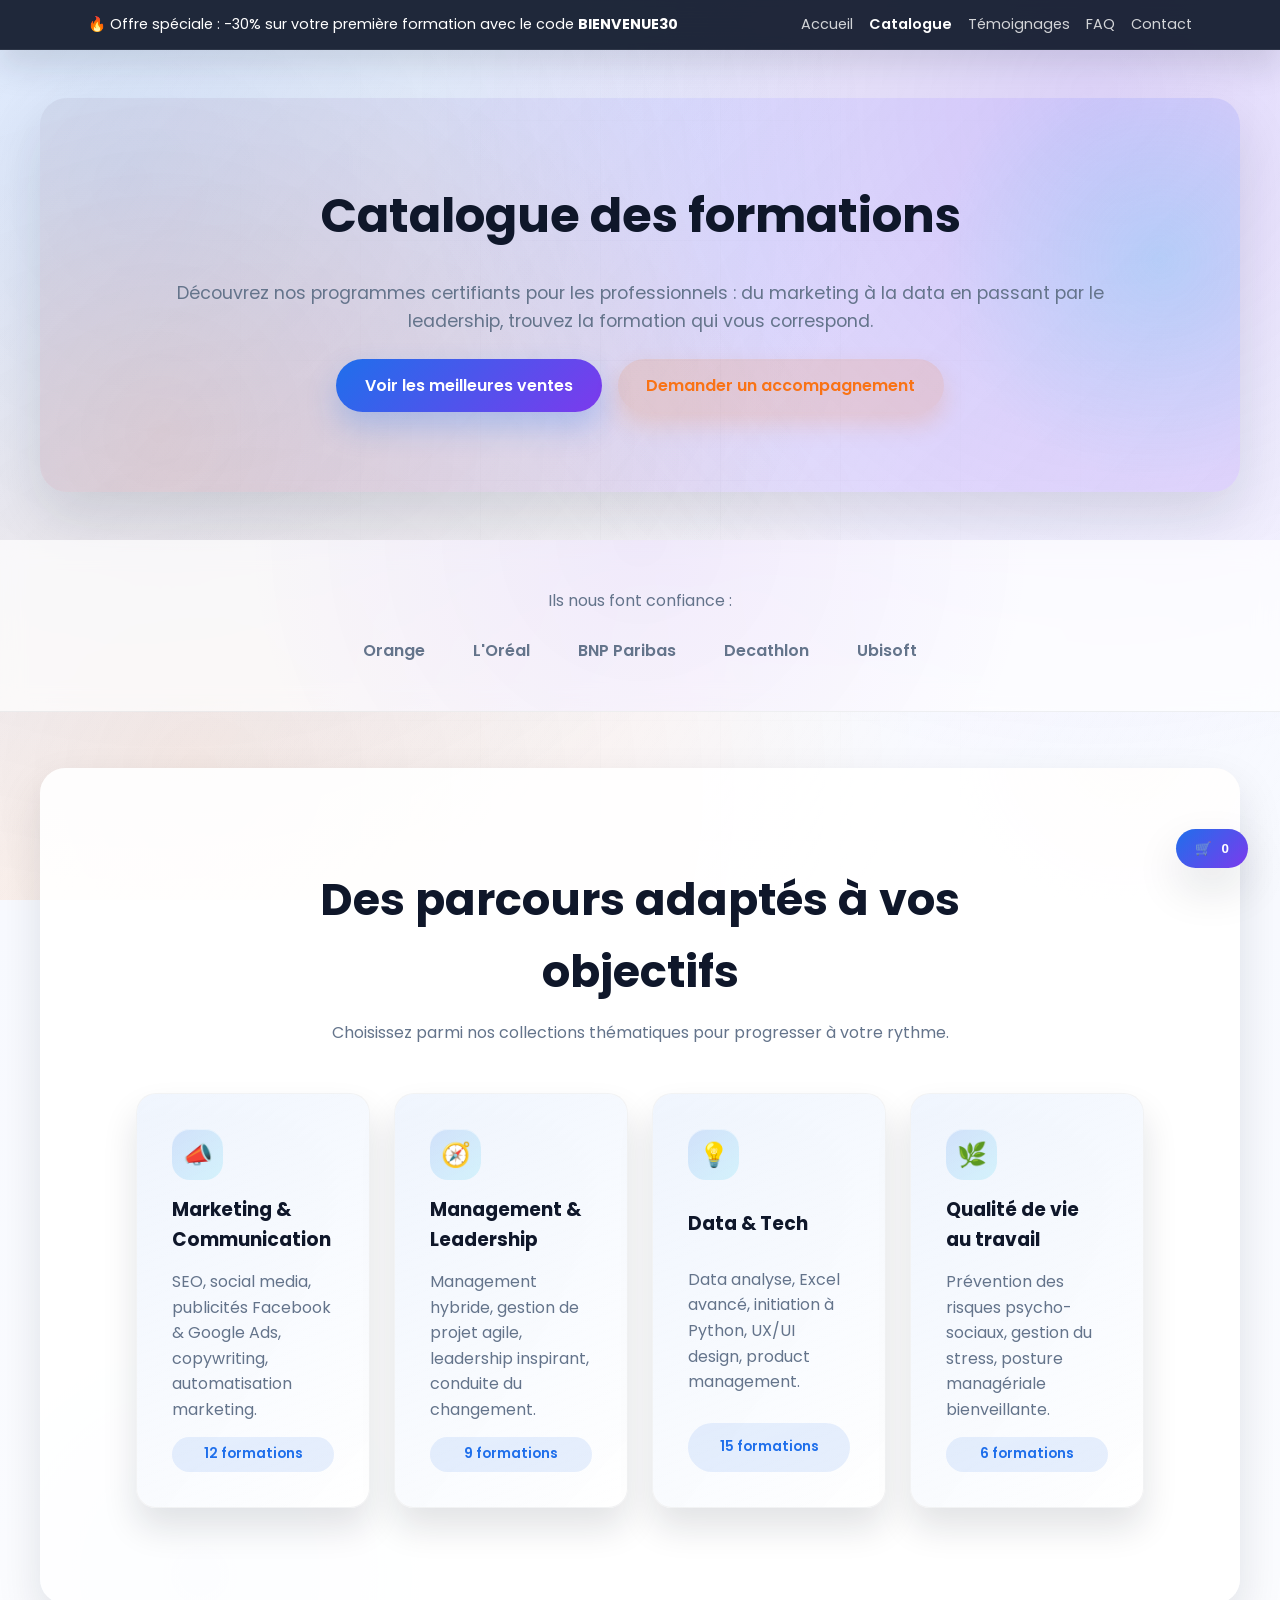
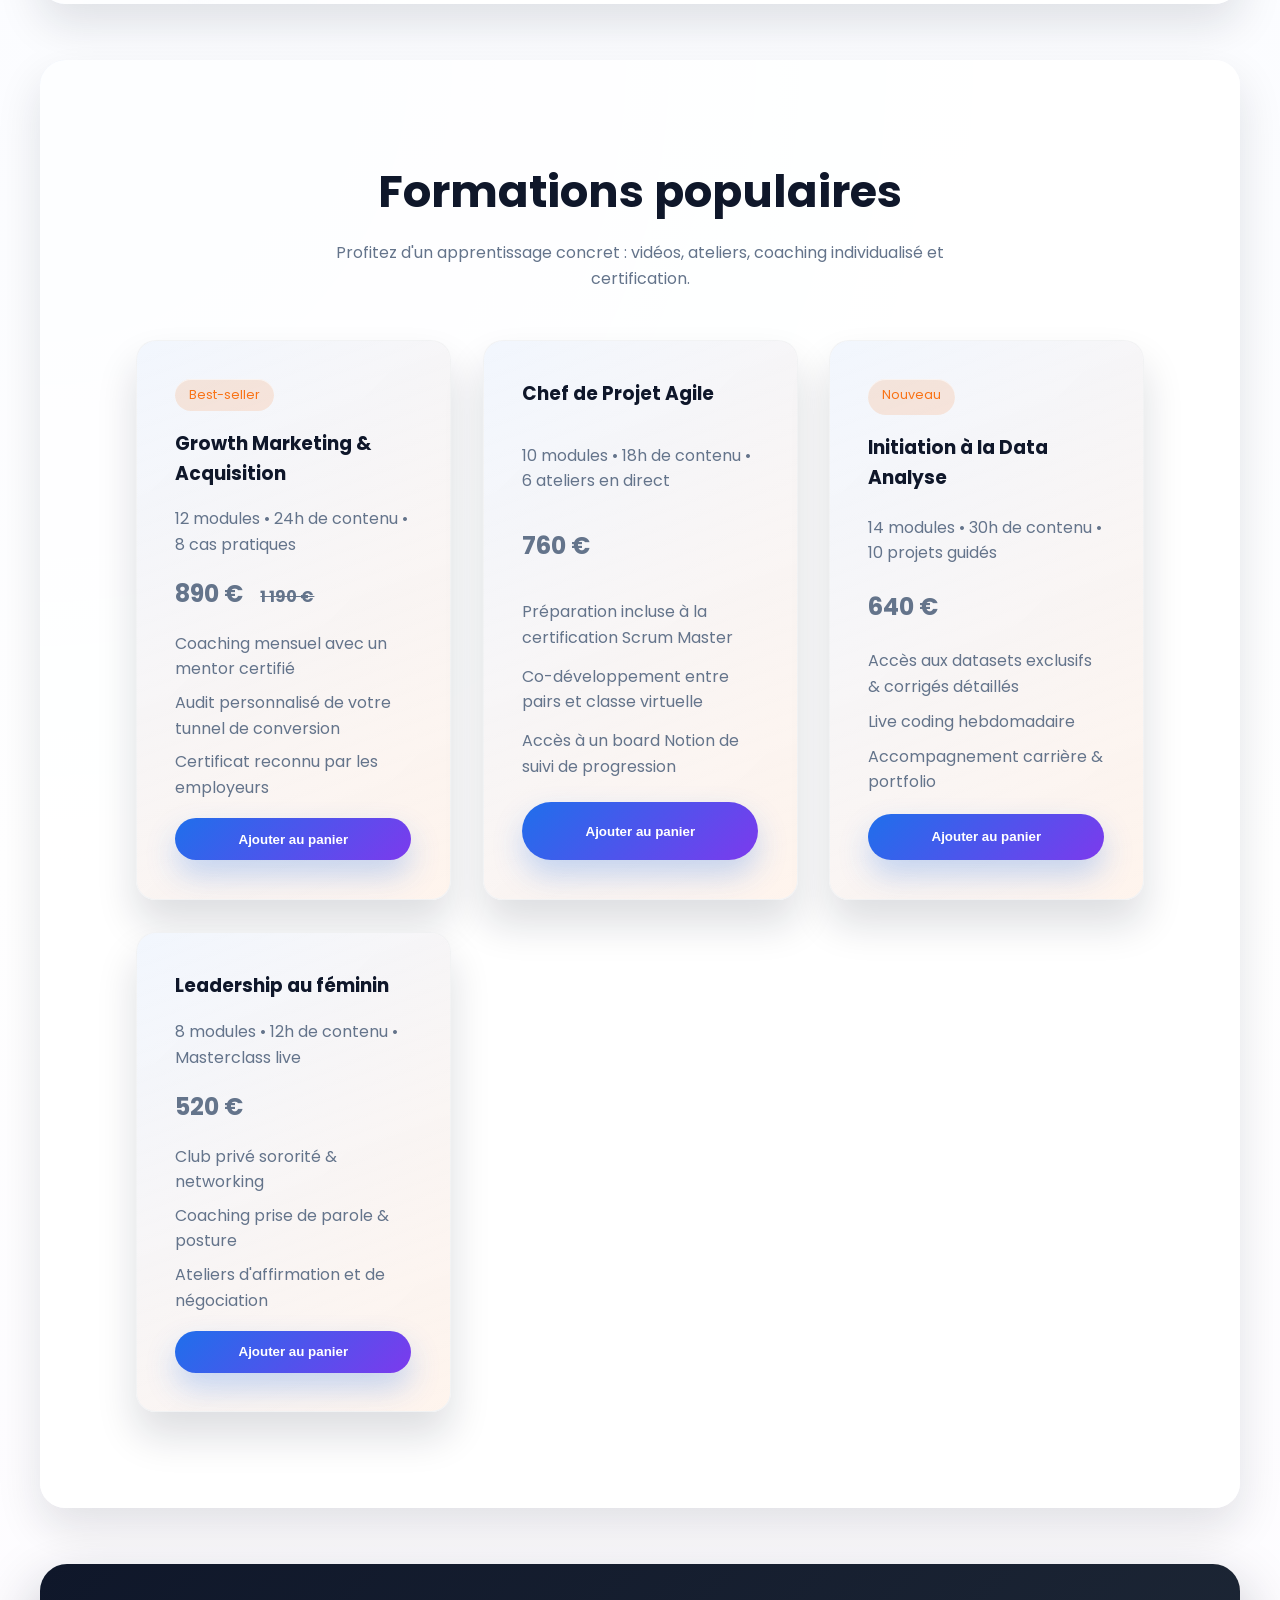
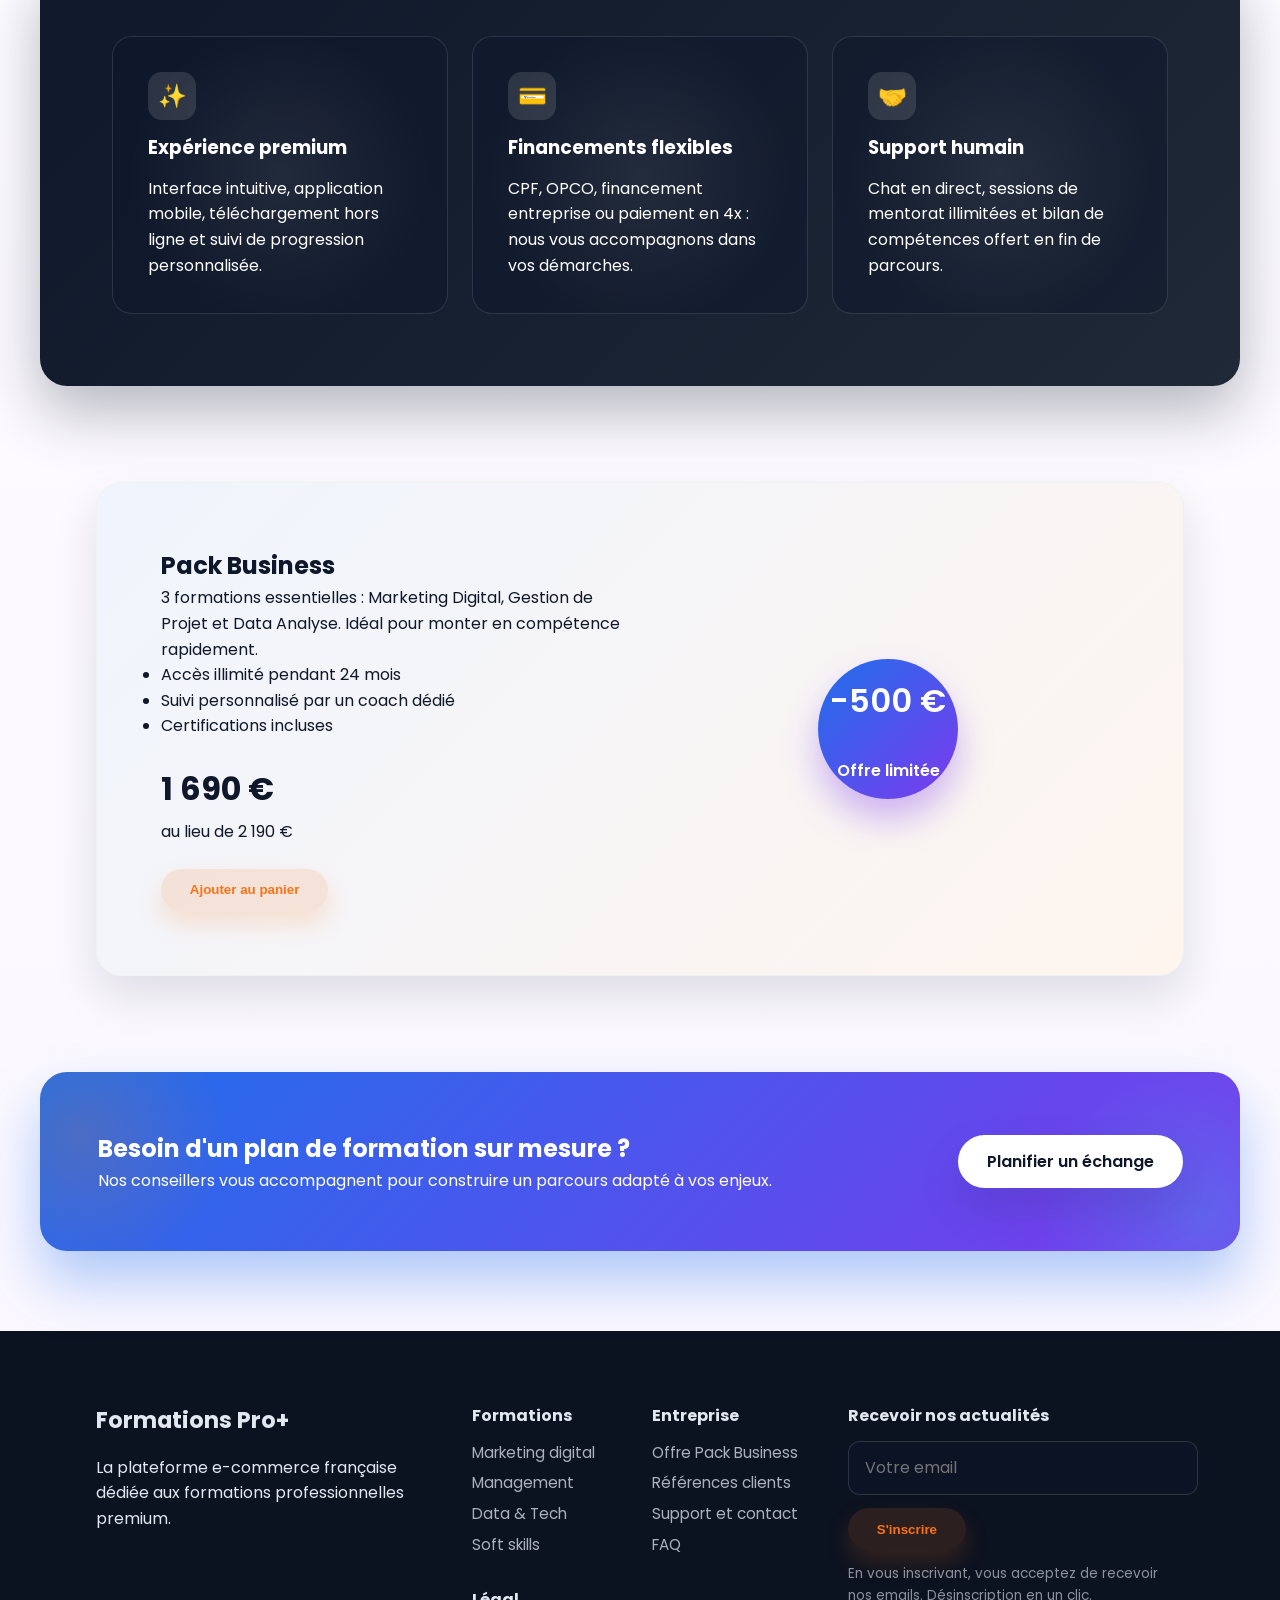
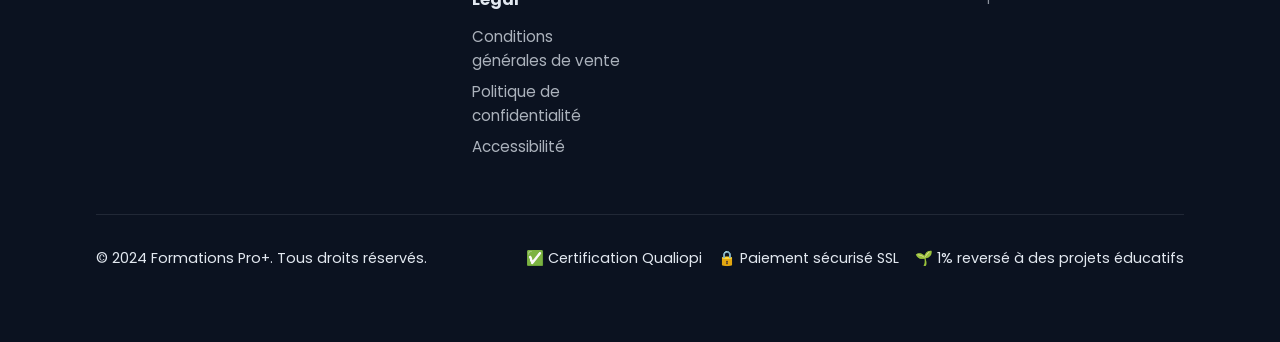
==== commit 8f6524e7: "style: enrich storefront visuals across pages" ====
--- a/catalogue.html
+++ b/catalogue.html
@@ -53,21 +53,25 @@
             </div>
             <div class="highlight-grid">
                 <article class="highlight-card" data-animate="scale" data-animate-delay="0s" data-tilt>
+                    <span class="highlight-card__icon" aria-hidden="true">📣</span>
                     <h3>Marketing &amp; Communication</h3>
                     <p>SEO, social media, publicités Facebook &amp; Google Ads, copywriting, automatisation marketing.</p>
                     <span class="badge">12 formations</span>
                 </article>
                 <article class="highlight-card" data-animate="scale" data-animate-delay="0.08s" data-tilt>
+                    <span class="highlight-card__icon" aria-hidden="true">🧭</span>
                     <h3>Management &amp; Leadership</h3>
                     <p>Management hybride, gestion de projet agile, leadership inspirant, conduite du changement.</p>
                     <span class="badge">9 formations</span>
                 </article>
                 <article class="highlight-card" data-animate="scale" data-animate-delay="0.16s" data-tilt>
+                    <span class="highlight-card__icon" aria-hidden="true">💡</span>
                     <h3>Data &amp; Tech</h3>
                     <p>Data analyse, Excel avancé, initiation à Python, UX/UI design, product management.</p>
                     <span class="badge">15 formations</span>
                 </article>
                 <article class="highlight-card" data-animate="scale" data-animate-delay="0.24s" data-tilt>
+                    <span class="highlight-card__icon" aria-hidden="true">🌿</span>
                     <h3>Qualité de vie au travail</h3>
                     <p>Prévention des risques psycho-sociaux, gestion du stress, posture managériale bienveillante.</p>
                     <span class="badge">6 formations</span>
@@ -132,14 +136,17 @@
 
         <section class="features">
             <div class="feature" data-animate="fade" data-animate-delay="0s">
+                <span class="feature__icon" aria-hidden="true">✨</span>
                 <h3>Expérience premium</h3>
                 <p>Interface intuitive, application mobile, téléchargement hors ligne et suivi de progression personnalisée.</p>
             </div>
             <div class="feature" data-animate="fade" data-animate-delay="0.08s">
+                <span class="feature__icon" aria-hidden="true">💳</span>
                 <h3>Financements flexibles</h3>
                 <p>CPF, OPCO, financement entreprise ou paiement en 4x : nous vous accompagnons dans vos démarches.</p>
             </div>
             <div class="feature" data-animate="fade" data-animate-delay="0.16s">
+                <span class="feature__icon" aria-hidden="true">🤝</span>
                 <h3>Support humain</h3>
                 <p>Chat en direct, sessions de mentorat illimitées et bilan de compétences offert en fin de parcours.</p>
             </div>
--- a/assets/css/styles.css
+++ b/assets/css/styles.css
@@ -1,6 +1,7 @@
 :root {
     --primary: #1f6feb;
     --secondary: #f97316;
+    --accent: #22d3ee;
     --dark: #0f172a;
     --light: #f8fafc;
     --muted: #64748b;
@@ -8,6 +9,8 @@
     --radius: 18px;
     --shadow: 0 20px 45px rgba(15, 23, 42, 0.12);
     --gradient: linear-gradient(135deg, #1f6feb, #7c3aed);
+    --gradient-soft: linear-gradient(135deg, rgba(31, 111, 235, 0.08), rgba(124, 58, 237, 0.14));
+    --gradient-warm: linear-gradient(135deg, rgba(249, 115, 22, 0.1), rgba(236, 72, 153, 0.1));
     font-size: 16px;
 }
 
@@ -20,9 +23,35 @@
 body {
     font-family: 'Poppins', sans-serif;
     color: var(--dark);
-    background: #fff;
+    background: linear-gradient(180deg, #f4f7ff 0%, #ffffff 48%, #f9f5ff 100%);
     line-height: 1.6;
     min-height: 100vh;
+    position: relative;
+    overflow-x: hidden;
+}
+
+body::before {
+    content: "";
+    position: fixed;
+    inset: 0;
+    pointer-events: none;
+    background-image: radial-gradient(circle at 10% 20%, rgba(31, 111, 235, 0.16), transparent 55%),
+                      radial-gradient(circle at 85% 10%, rgba(124, 58, 237, 0.18), transparent 50%),
+                      radial-gradient(circle at 15% 85%, rgba(249, 115, 22, 0.12), transparent 55%),
+                      linear-gradient(120deg, rgba(255, 255, 255, 0.55) 0%, rgba(255, 255, 255, 0));
+    z-index: -2;
+}
+
+body::after {
+    content: "";
+    position: fixed;
+    inset: 0;
+    pointer-events: none;
+    background-image: linear-gradient(90deg, rgba(15, 23, 42, 0.03) 1px, transparent 1px),
+                      linear-gradient(180deg, rgba(15, 23, 42, 0.03) 1px, transparent 1px);
+    background-size: 120px 120px, 120px 120px;
+    mask-image: radial-gradient(circle at 50% 50%, rgba(0, 0, 0, 0.55), transparent 70%);
+    z-index: -1;
 }
 
 a {
@@ -106,9 +135,15 @@
 }
 
 .topbar {
-    background: var(--dark);
+    background: rgba(15, 23, 42, 0.92);
     color: #fff;
     font-size: 0.9rem;
+    position: sticky;
+    top: 0;
+    z-index: 50;
+    backdrop-filter: blur(16px);
+    border-bottom: 1px solid rgba(226, 232, 240, 0.08);
+    box-shadow: 0 18px 32px rgba(15, 23, 42, 0.12);
 }
 
 .topbar__wrapper {
@@ -142,9 +177,33 @@
 }
 
 .page-hero {
-    background: radial-gradient(circle at top right, rgba(31, 111, 235, 0.08), transparent 45%),
-                radial-gradient(circle at bottom left, rgba(249, 115, 22, 0.08), transparent 40%);
+    background: var(--gradient-soft);
     padding: clamp(3.5rem, 8vw, 5rem) clamp(1.5rem, 8vw, 6rem);
+    position: relative;
+    overflow: hidden;
+    isolation: isolate;
+    border-radius: calc(var(--radius) * 1.5);
+    margin: clamp(1.5rem, 5vw, 3rem) clamp(1.2rem, 5vw, 2.5rem);
+    box-shadow: 0 25px 55px rgba(15, 23, 42, 0.12);
+}
+
+.page-hero::before {
+    content: "";
+    position: absolute;
+    width: clamp(280px, 45vw, 520px);
+    height: clamp(280px, 45vw, 520px);
+    background: radial-gradient(circle, rgba(34, 211, 238, 0.18), transparent 60%);
+    top: -25%;
+    right: -15%;
+    z-index: -1;
+}
+
+.page-hero::after {
+    content: "";
+    position: absolute;
+    inset: 0;
+    background: radial-gradient(circle at 10% 85%, rgba(249, 115, 22, 0.12), transparent 55%);
+    z-index: -1;
 }
 
 .page-hero__content {
@@ -172,9 +231,36 @@
 }
 
 .hero {
-    background: radial-gradient(circle at top left, rgba(31, 111, 235, 0.12), transparent 40%),
-                radial-gradient(circle at bottom right, rgba(124, 58, 237, 0.12), transparent 45%);
+    background: linear-gradient(135deg, rgba(31, 111, 235, 0.18), rgba(124, 58, 237, 0.14));
     padding: clamp(4rem, 9vw, 7rem) clamp(1.5rem, 8vw, 6rem);
+    position: relative;
+    overflow: hidden;
+    isolation: isolate;
+    border-radius: calc(var(--radius) * 1.7);
+    margin: clamp(1.8rem, 6vw, 3.5rem) clamp(1.2rem, 5vw, 2.5rem);
+    box-shadow: 0 30px 65px rgba(15, 23, 42, 0.18);
+}
+
+.hero::before {
+    content: "";
+    position: absolute;
+    width: clamp(320px, 48vw, 540px);
+    height: clamp(320px, 48vw, 540px);
+    background: radial-gradient(circle, rgba(34, 211, 238, 0.18), transparent 65%);
+    top: -18%;
+    left: -10%;
+    z-index: -1;
+}
+
+.hero::after {
+    content: "";
+    position: absolute;
+    width: clamp(220px, 40vw, 420px);
+    height: clamp(220px, 40vw, 420px);
+    background: radial-gradient(circle, rgba(249, 115, 22, 0.2), transparent 60%);
+    bottom: -25%;
+    right: -10%;
+    z-index: -1;
 }
 
 .hero__content {
@@ -186,6 +272,7 @@
     align-items: center;
     perspective: 1200px;
     position: relative;
+    z-index: 1;
 }
 
 .hero h1 {
@@ -239,8 +326,9 @@
 }
 
 .btn--secondary {
-    background: rgba(249, 115, 22, 0.12);
+    background: rgba(249, 115, 22, 0.14);
     color: var(--secondary);
+    box-shadow: 0 12px 24px rgba(249, 115, 22, 0.18);
 }
 
 .btn--secondary:hover {
@@ -306,10 +394,22 @@
 
 .trusted {
     text-align: center;
-    background: #fff;
+    background: rgba(255, 255, 255, 0.7);
     padding: 3rem clamp(2rem, 8vw, 6rem);
-    border-bottom: 1px solid var(--border);
-    color: var(--muted);
+    border-bottom: 1px solid rgba(15, 23, 42, 0.06);
+    color: var(--muted);
+    backdrop-filter: blur(12px);
+    position: relative;
+    overflow: hidden;
+}
+
+.trusted::before {
+    content: "";
+    position: absolute;
+    inset: 0;
+    background: radial-gradient(circle at 50% 0%, rgba(124, 58, 237, 0.1), transparent 60%);
+    opacity: 0.9;
+    z-index: -1;
 }
 
 .trusted__logos {
@@ -337,7 +437,34 @@
 }
 
 .highlights {
-    background: var(--light);
+    background: rgba(255, 255, 255, 0.9);
+    border-radius: calc(var(--radius) * 1.4);
+    box-shadow: var(--shadow);
+    margin: clamp(1.5rem, 5vw, 3.5rem) clamp(1.2rem, 5vw, 2.5rem);
+    position: relative;
+    overflow: hidden;
+}
+
+.highlights::before {
+    content: "";
+    position: absolute;
+    width: clamp(320px, 50vw, 560px);
+    height: clamp(320px, 50vw, 560px);
+    background: radial-gradient(circle, rgba(31, 111, 235, 0.12), transparent 65%);
+    bottom: -30%;
+    left: -10%;
+    z-index: -1;
+}
+
+.highlights::after {
+    content: "";
+    position: absolute;
+    width: clamp(220px, 40vw, 420px);
+    height: clamp(220px, 40vw, 420px);
+    background: radial-gradient(circle, rgba(249, 115, 22, 0.12), transparent 60%);
+    top: -28%;
+    right: -8%;
+    z-index: -1;
 }
 
 .highlight-grid {
@@ -347,14 +474,37 @@
 }
 
 .highlight-card {
-    background: #fff;
-    border-radius: var(--radius);
-    padding: 2rem;
-    border: 1px solid var(--border);
-    box-shadow: 0 10px 25px rgba(15, 23, 42, 0.08);
-    display: grid;
-    gap: 0.75rem;
+    position: relative;
+    background: linear-gradient(160deg, rgba(255, 255, 255, 0.92), rgba(255, 255, 255, 0.7));
+    border-radius: calc(var(--radius) * 1.1);
+    padding: 2.2rem;
+    border: 1px solid rgba(15, 23, 42, 0.05);
+    box-shadow: 0 20px 35px rgba(15, 23, 42, 0.12);
+    display: grid;
+    gap: 0.9rem;
     transform-style: preserve-3d;
+    overflow: hidden;
+}
+
+.highlight-card::before {
+    content: "";
+    position: absolute;
+    inset: 0;
+    background: linear-gradient(135deg, rgba(31, 111, 235, 0.08), rgba(124, 58, 237, 0));
+    opacity: 0.9;
+    z-index: -1;
+}
+
+.highlight-card__icon {
+    width: 3.2rem;
+    height: 3.2rem;
+    border-radius: 18px;
+    display: grid;
+    place-items: center;
+    background: linear-gradient(135deg, rgba(31, 111, 235, 0.15), rgba(34, 211, 238, 0.15));
+    font-size: 1.5rem;
+    color: var(--primary);
+    box-shadow: inset 0 1px 0 rgba(255, 255, 255, 0.5);
 }
 
 .highlight-card p {
@@ -373,6 +523,23 @@
     padding: 0.4rem 0.9rem;
 }
 
+.catalogue {
+    background: rgba(255, 255, 255, 0.9);
+    border-radius: calc(var(--radius) * 1.4);
+    margin: clamp(1.5rem, 5vw, 3.5rem) clamp(1.2rem, 5vw, 2.5rem);
+    box-shadow: var(--shadow);
+    position: relative;
+    overflow: hidden;
+}
+
+.catalogue::before {
+    content: "";
+    position: absolute;
+    inset: 0;
+    background: radial-gradient(circle at 0% 0%, rgba(31, 111, 235, 0.1), transparent 60%);
+    z-index: -1;
+}
+
 .catalogue__grid {
     display: grid;
     gap: 2rem;
@@ -380,23 +547,34 @@
 }
 
 .product-card {
-    background: #fff;
-    border-radius: var(--radius);
-    padding: 2.3rem;
-    border: 1px solid var(--border);
-    box-shadow: 0 12px 30px rgba(15, 23, 42, 0.08);
-    display: grid;
-    gap: 1rem;
+    position: relative;
+    background: linear-gradient(160deg, rgba(255, 255, 255, 0.94), rgba(255, 255, 255, 0.78));
+    border-radius: calc(var(--radius) * 1.1);
+    padding: 2.4rem;
+    border: 1px solid rgba(15, 23, 42, 0.05);
+    box-shadow: 0 24px 40px rgba(15, 23, 42, 0.14);
+    display: grid;
+    gap: 1.1rem;
     transform-style: preserve-3d;
+    overflow: hidden;
+}
+
+.product-card::before {
+    content: "";
+    position: absolute;
+    inset: 0;
+    background: linear-gradient(135deg, rgba(31, 111, 235, 0.06), rgba(249, 115, 22, 0.08));
+    z-index: -1;
 }
 
 .product-card__tag {
-    background: rgba(249, 115, 22, 0.12);
+    background: rgba(249, 115, 22, 0.14);
     color: var(--secondary);
-    padding: 0.3rem 0.75rem;
+    padding: 0.35rem 0.85rem;
     border-radius: 999px;
     font-size: 0.8rem;
     justify-self: flex-start;
+    box-shadow: inset 0 1px 0 rgba(255, 255, 255, 0.6);
 }
 
 .product-card p {
@@ -425,31 +603,80 @@
 
 .features {
     display: grid;
-    grid-template-columns: repeat(auto-fit, minmax(220px, 1fr));
+    grid-template-columns: repeat(auto-fit, minmax(240px, 1fr));
     gap: 1.5rem;
-    background: var(--dark);
+    background: linear-gradient(135deg, #0f172a, #1f2937);
     color: #fff;
+    padding: clamp(3.5rem, 7vw, 4.5rem);
+    border-radius: calc(var(--radius) * 1.5);
+    margin: clamp(1.5rem, 5vw, 3.5rem) clamp(1.2rem, 5vw, 2.5rem);
+    position: relative;
+    overflow: hidden;
+    box-shadow: 0 25px 60px rgba(15, 23, 42, 0.3);
+}
+
+.features::before {
+    content: "";
+    position: absolute;
+    inset: 0;
+    background: radial-gradient(circle at 15% 30%, rgba(34, 211, 238, 0.18), transparent 60%),
+                radial-gradient(circle at 85% 70%, rgba(249, 115, 22, 0.18), transparent 60%);
+    opacity: 0.8;
+    z-index: -1;
 }
 
 .feature {
-    padding: 2rem;
-    border-radius: var(--radius);
-    background: rgba(15, 23, 42, 0.35);
-    border: 1px solid rgba(255, 255, 255, 0.1);
+    padding: 2.2rem;
+    border-radius: calc(var(--radius) * 1.1);
+    background: rgba(15, 23, 42, 0.45);
+    border: 1px solid rgba(255, 255, 255, 0.12);
+    display: grid;
+    gap: 0.8rem;
+    position: relative;
+    overflow: hidden;
+}
+
+.feature::before {
+    content: "";
+    position: absolute;
+    inset: 0;
+    background: radial-gradient(circle, rgba(255, 255, 255, 0.12), transparent 70%);
+    opacity: 0.6;
+    z-index: -1;
+}
+
+.feature__icon {
+    width: 3rem;
+    height: 3rem;
+    border-radius: 14px;
+    display: grid;
+    place-items: center;
+    background: rgba(255, 255, 255, 0.12);
+    font-size: 1.45rem;
 }
 
 .bundle {
     background: #fff;
-    margin: 0 clamp(1.5rem, 8vw, 6rem);
-    border-radius: calc(var(--radius) * 1.2);
+    margin: clamp(2rem, 8vw, 6rem);
+    border-radius: calc(var(--radius) * 1.4);
     padding: clamp(2rem, 5vw, 4rem);
     box-shadow: var(--shadow);
-    border: 1px solid var(--border);
+    border: 1px solid rgba(15, 23, 42, 0.06);
     position: relative;
     display: grid;
     grid-template-columns: repeat(auto-fit, minmax(240px, 1fr));
     gap: 2rem;
     align-items: center;
+    overflow: hidden;
+}
+
+.bundle::before {
+    content: "";
+    position: absolute;
+    inset: 0;
+    background: linear-gradient(135deg, rgba(31, 111, 235, 0.08), rgba(249, 115, 22, 0.08));
+    opacity: 0.9;
+    z-index: -1;
 }
 
 .bundle__badge {
@@ -482,7 +709,20 @@
 }
 
 .testimonials {
-    background: var(--light);
+    background: rgba(255, 255, 255, 0.9);
+    border-radius: calc(var(--radius) * 1.4);
+    margin: clamp(1.5rem, 5vw, 3.5rem) clamp(1.2rem, 5vw, 2.5rem);
+    box-shadow: var(--shadow);
+    position: relative;
+    overflow: hidden;
+}
+
+.testimonials::before {
+    content: "";
+    position: absolute;
+    inset: 0;
+    background: radial-gradient(circle at 85% 15%, rgba(124, 58, 237, 0.12), transparent 60%);
+    z-index: -1;
 }
 
 .testimonials__grid {
@@ -492,41 +732,99 @@
 }
 
 .testimonial {
-    background: #fff;
-    border-radius: var(--radius);
-    padding: 2rem;
-    border: 1px solid var(--border);
-    box-shadow: 0 10px 30px rgba(15, 23, 42, 0.08);
+    background: linear-gradient(160deg, rgba(255, 255, 255, 0.95), rgba(255, 255, 255, 0.8));
+    border-radius: calc(var(--radius) * 1.1);
+    padding: 2.4rem;
+    border: 1px solid rgba(15, 23, 42, 0.05);
+    box-shadow: 0 22px 40px rgba(15, 23, 42, 0.12);
     display: grid;
     gap: 1.2rem;
+    position: relative;
+    overflow: hidden;
+}
+
+.testimonial::before {
+    content: "";
+    position: absolute;
+    inset: 0;
+    background: linear-gradient(135deg, rgba(31, 111, 235, 0.1), rgba(249, 115, 22, 0));
+    z-index: -1;
 }
 
 .testimonial blockquote {
-    font-style: italic;
+    font-size: 1.05rem;
     color: var(--dark);
-}
-
-.testimonial span {
+    position: relative;
+    padding-left: 2.5rem;
+}
+
+.testimonial blockquote::before {
+    content: "\201C";
+    font-size: 3rem;
+    color: rgba(31, 111, 235, 0.25);
+    position: absolute;
+    left: 0;
+    top: -0.7rem;
+}
+
+.testimonial figcaption span {
     color: var(--muted);
     font-size: 0.95rem;
 }
 
 .cta {
-    background: var(--gradient);
-    color: #fff;
-    margin: clamp(2rem, 8vw, 6rem);
-    border-radius: calc(var(--radius) * 1.4);
-    padding: clamp(2rem, 5vw, 4rem);
-    display: flex;
-    flex-wrap: wrap;
-    gap: 2rem;
+    display: flex;
     align-items: center;
     justify-content: space-between;
+    gap: 1.5rem;
+    background: linear-gradient(135deg, #1f6feb, #7c3aed);
+    color: #fff;
+    margin: clamp(3rem, 8vw, 5rem) clamp(1.2rem, 5vw, 2.5rem);
+    padding: clamp(2.2rem, 6vw, 3.6rem);
+    border-radius: calc(var(--radius) * 1.5);
+    box-shadow: 0 30px 55px rgba(31, 111, 235, 0.35);
+    position: relative;
+    overflow: hidden;
+    flex-wrap: wrap;
+}
+
+.cta::before {
+    content: "";
+    position: absolute;
+    width: clamp(200px, 40vw, 360px);
+    height: clamp(200px, 40vw, 360px);
+    background: radial-gradient(circle, rgba(34, 211, 238, 0.25), transparent 65%);
+    top: -20%;
+    right: -12%;
+    z-index: -1;
+}
+
+.cta::after {
+    content: "";
+    position: absolute;
+    width: clamp(160px, 35vw, 320px);
+    height: clamp(160px, 35vw, 320px);
+    background: radial-gradient(circle, rgba(249, 115, 22, 0.18), transparent 65%);
+    bottom: -25%;
+    left: -10%;
+    z-index: -1;
+}
+
+.faq {
+    background: rgba(255, 255, 255, 0.88);
+    border-radius: calc(var(--radius) * 1.4);
+    margin: clamp(1.5rem, 5vw, 3.5rem) clamp(1.2rem, 5vw, 2.5rem);
     box-shadow: var(--shadow);
-}
-
-.faq {
-    background: #fff;
+    position: relative;
+    overflow: hidden;
+}
+
+.faq::before {
+    content: "";
+    position: absolute;
+    inset: 0;
+    background: radial-gradient(circle at 80% 20%, rgba(31, 111, 235, 0.12), transparent 60%);
+    z-index: -1;
 }
 
 .faq__list {
@@ -537,10 +835,11 @@
 }
 
 .faq__item {
-    border: 1px solid var(--border);
-    border-radius: var(--radius);
-    overflow: hidden;
-    background: var(--light);
+    border: 1px solid rgba(15, 23, 42, 0.08);
+    border-radius: calc(var(--radius) * 1.05);
+    overflow: hidden;
+    background: rgba(255, 255, 255, 0.9);
+    box-shadow: 0 18px 30px rgba(15, 23, 42, 0.08);
 }
 
 .faq__question {
@@ -549,12 +848,13 @@
     padding: 1.2rem 1.5rem;
     font-size: 1rem;
     font-weight: 600;
-    background: #fff;
+    background: rgba(255, 255, 255, 0.85);
     border: none;
     cursor: pointer;
     display: flex;
     justify-content: space-between;
     align-items: center;
+    transition: background 0.2s ease;
 }
 
 .faq__question::after {
@@ -563,6 +863,11 @@
     transition: transform 0.2s ease;
 }
 
+.faq__question:hover,
+.faq__question:focus-visible {
+    background: rgba(31, 111, 235, 0.12);
+}
+
 .faq__question[aria-expanded="true"]::after {
     transform: rotate(45deg);
 }
@@ -573,7 +878,20 @@
 }
 
 .contact {
-    background: var(--light);
+    background: rgba(255, 255, 255, 0.92);
+    border-radius: calc(var(--radius) * 1.4);
+    margin: clamp(1.5rem, 5vw, 3.5rem) clamp(1.2rem, 5vw, 2.5rem);
+    box-shadow: var(--shadow);
+    position: relative;
+    overflow: hidden;
+}
+
+.contact::before {
+    content: "";
+    position: absolute;
+    inset: 0;
+    background: radial-gradient(circle at 85% 20%, rgba(34, 211, 238, 0.18), transparent 60%);
+    z-index: -1;
 }
 
 .contact__content {
@@ -594,13 +912,24 @@
 }
 
 .contact__form {
-    background: #fff;
-    border-radius: var(--radius);
-    padding: 2rem;
-    border: 1px solid var(--border);
-    box-shadow: 0 15px 30px rgba(15, 23, 42, 0.08);
-    display: grid;
-    gap: 1rem;
+    background: linear-gradient(160deg, rgba(255, 255, 255, 0.94), rgba(255, 255, 255, 0.78));
+    border-radius: calc(var(--radius) * 1.1);
+    padding: 2.2rem;
+    border: 1px solid rgba(15, 23, 42, 0.06);
+    box-shadow: 0 25px 40px rgba(15, 23, 42, 0.14);
+    display: grid;
+    gap: 1.1rem;
+    position: relative;
+    overflow: hidden;
+}
+
+.contact__form::before {
+    content: "";
+    position: absolute;
+    inset: 0;
+    background: linear-gradient(135deg, rgba(31, 111, 235, 0.08), rgba(249, 115, 22, 0.08));
+    opacity: 0.8;
+    z-index: -1;
 }
 
 .form__group {
